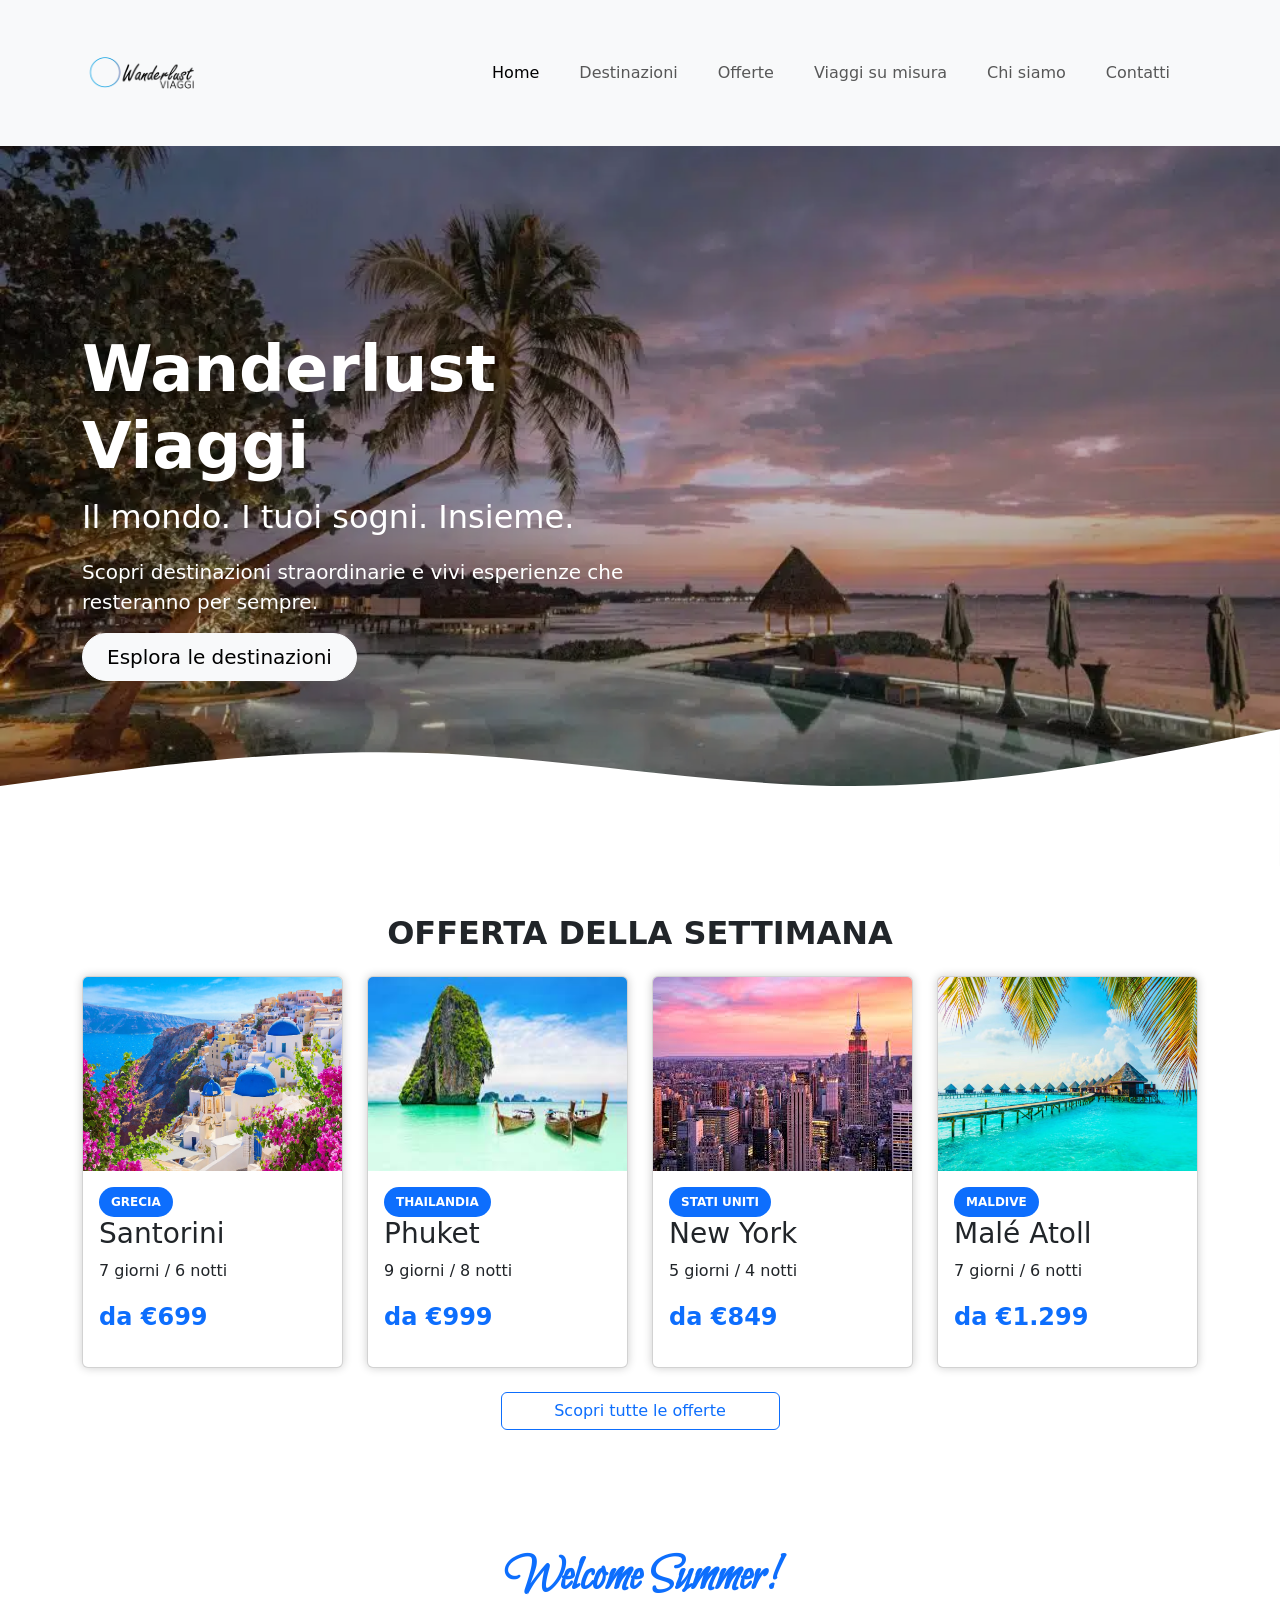
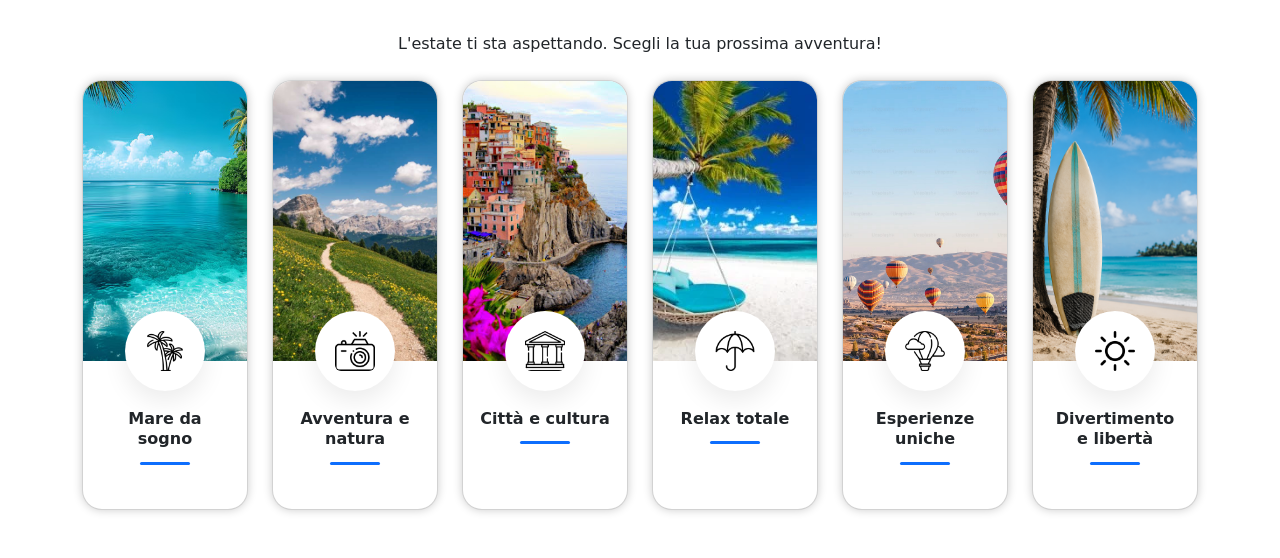
==== M3-W2D4/index.html @ 434cb76e "svolto una parte dell'esercizio M3-W2D4" ====
<!DOCTYPE html>
<html lang="it">

<head>
  <meta charset="UTF-8">
  <meta name="viewport" content="width=device-width, initial-scale=1.0">
  <link href="https://cdn.jsdelivr.net/npm/bootstrap@5.3.8/dist/css/bootstrap.min.css" rel="stylesheet"
    integrity="sha384-sRIl4kxILFvY47J16cr9ZwB07vP4J8+LH7qKQnuqkuIAvNWLzeN8tE5YBujZqJLB" crossorigin="anonymous">
  <link href="./css/style.css" rel="stylesheet">
  <title>Wanderlust Viaggi</title>
</head>

<body>

  <header>
    <nav class="navbar navbar-expand-lg bg-body-tertiary">
      <div class="container">
        <a class="navbar-brand" href="#">
          <img src="./assets/img/logo-agenzia-viaggi.png" class="logo" alt="Wanderlust Viaggi">
        </a>

        <button class="navbar-toggler" type="button" data-bs-toggle="collapse" data-bs-target="#navMenu"
          aria-controls="navMenu" aria-expanded="false" aria-label="Toggle navigation">
          <span class="navbar-toggler-icon"></span>
        </button>

        <div class="collapse navbar-collapse" id="navMenu">
          <ul class="navbar-nav ms-auto align-items-lg-center gap-4">
            <li class="nav-item">
              <a class="nav-link active" aria-current="page" href="#">Home</a>
            </li>
            <li class="nav-item">
              <a class="nav-link" href="#">Destinazioni</a>
            </li>
            <li class="nav-item">
              <a class="nav-link" href="#offerte">Offerte</a>
            </li>
            <li class="nav-item">
              <a class="nav-link" href="#">Viaggi su misura</a>
            </li>
            <li class="nav-item">
              <a class="nav-link" href="#">Chi siamo</a>
            </li>
            <li class="nav-item">
              <a class="nav-link" href="#">Contatti</a>
            </li>
          </ul>
        </div>
      </div>
    </nav>
  </header>

  <main>
    <section class="hero jumbotron-style">

      <img src="./assets/img/bahamas.webp" class="hero-img" alt="Bahamas Resort">

      <div class="hero-overlay">
        <div class="container text-white">
          <div class="row">
            <div class="col-lg-7">

              <h1 class="display-3 fw-bold">
                Wanderlust Viaggi
              </h1>

              <p class="lead fs-2">
                Il mondo. I tuoi sogni. Insieme.
              </p>

              <p class="fs-5">
                Scopri destinazioni straordinarie e vivi esperienze che resteranno per sempre.
              </p>

              <a href="#destinazioni" class="btn btn-light btn-lg rounded-pill px-4">
                Esplora le destinazioni
              </a>

            </div>
          </div>
        </div>
      </div>

      <div class="wave">
        <svg xmlns="http://www.w3.org/2000/svg" viewBox="0 0 1440 320">
          <path fill="#ffffff" fill-opacity="1"
            d="M0,224L80,213.3C160,203,320,181,480,186.7C640,192,800,224,960,224C1120,224,1280,192,1360,176L1440,160L1440,320L1360,320C1280,320,1120,320,960,320C800,320,640,320,480,320C320,320,160,320,80,320L0,320Z">
          </path>
        </svg>
      </div>
    </section>

    <section id="destinazioni" class="py-5">
      <div class="container">
        <h2 class="mb-4 text-center font-arial text-uppercase fw-bold "> Offerta della settimana </h2>

        <div class="row g-4">
          <div class="col-6 col-md-4 col-lg-3">
            <div class="card h-100">
              <img src="./assets/img/santorini.jpg" class="card-img-top h-100" alt="Santorini">

              <div class="card-body">
                <span class="destination-badge">
                  Grecia
                </span>
                <h3 class="card-title"> Santorini </h3>


                <p class="card-text"> 7 giorni / 6 notti </p>

                <p class="text-primary fw-bold fs-4">
                  da €699
                </p>
              </div>
            </div>
          </div>

          <div class="col-6 col-md-4 col-lg-3">
            <div class="card h-100">
              <img src="./assets/img/phuket.jpg" class="card-img-top h-100" alt="Phuket">

              <div class="card-body">
                <span class="destination-badge">
                  Thailandia
                </span>
                <h3 class="card-title"> Phuket </h3>


                <p class="card-text"> 9 giorni / 8 notti </p>

                <p class="text-primary fw-bold fs-4">
                  da €999
                </p>
              </div>
            </div>
          </div>

          <div class="col-6 col-md-4 col-lg-3">
            <div class="card h-100">
              <img src="./assets/img/newYork.jpg" class="card-img-top h-100" alt="New York">

              <div class="card-body">
                <span class="destination-badge">
                  Stati uniti
                </span>
                <h3 class="card-title"> New York </h3>


                <p class="card-text"> 5 giorni / 4 notti </p>

                <p class="text-primary fw-bold fs-4">
                  da €849
                </p>
              </div>
            </div>
          </div>

          <div class="col-6 col-md-4 col-lg-3">
            <div class="card h-100">
              <img src="./assets/img/maldive.jpg" class="card-img-top h-100" alt="Maldive">

              <div class="card-body">
                <span class="destination-badge">
                  Maldive
                </span>
                <h3 class="card-title"> Malé Atoll </h3>


                <p class="card-text"> 7 giorni / 6 notti </p>

                <p class="text-primary fw-bold fs-4">
                  da €1.299
                </p>
              </div>
            </div>
          </div>
        </div>

        <div class="d-grid gap-2 col-3 mx-auto m-4">
        <a class="btn btn-outline-primary" href="#" role="button">Scopri tutte le offerte</a>
        </div>

      </div>
    </section>

    <section id="offerte" class="py-5">
      <div class="container">
        <h2 class="mb-4 text-center"><span class="special-title">Welcome Summer!</span> </h2>

        <p class="mb-4 text-center">L'estate ti sta aspettando. Scegli la tua prossima avventura!</p>

        <div class="row g-4">
          <div class="col-6 col-md-4 col-lg-2">
            <div class="card summer-card h-100">
              <img src="./assets/img/mare.jpg" class="card-img-top summer-img" alt="mare">

               <div class="summer-icon">
              <img src="./assets/icons/palms.png" class="card-icon rounded mx-auto d-block" alt="palme icon">
              </div>

              <div class="card-body text-center">
                <h3 class="card-title fw-bold"> Mare da sogno </h3>

                <div class="summer-divider"></div>
              </div>
            </div>         
          </div>

          <div class="col-6 col-md-4 col-lg-2">
            <div class="card summer-card h-100">
              <img src="./assets/img/trekking.jpg" class="card-img-top summer-img" alt="Trekking">

               <div class="summer-icon">
              <img src="./assets/icons/camera.png" class="card-icon rounded mx-auto d-block" alt="camera icon">
              </div>

              <div class="card-body text-center">
                <h3 class="card-title fw-bold"> Avventura e natura </h3>

                <div class="summer-divider"></div>
              </div>
            </div>         
          </div>

          <div class="col-6 col-md-4 col-lg-2">
            <div class="card summer-card h-100">
              <img src="./assets/img/cinqueTerre.jpg" class="card-img-top summer-img" alt="Cinque terre">

               <div class="summer-icon">
              <img src="./assets/icons/museum.png" class="card-icon rounded mx-auto d-block" alt="museum icon">
              </div>

              <div class="card-body text-center">
                <h3 class="card-title fw-bold"> Città e cultura </h3>

                <div class="summer-divider"></div>
              </div>
            </div>         
          </div>

           <div class="col-6 col-md-4 col-lg-2">
            <div class="card summer-card h-100">
              <img src="./assets/img/caraibi.webp" class="card-img-top summer-img" alt="Caraibi">

               <div class="summer-icon">
              <img src="./assets/icons/umbrella.png" class="card-icon rounded mx-auto d-block" alt="umbrella icon">
              </div>

              <div class="card-body text-center">
                <h3 class="card-title fw-bold"> Relax totale </h3>

                <div class="summer-divider"></div>
              </div>
            </div>         
          </div>

         <div class="col-6 col-md-4 col-lg-2">
            <div class="card summer-card h-100">
              <img src="./assets/img/hotAirBalloon.jpg" class="card-img-top summer-img" alt="Hot air balloon">

               <div class="summer-icon">
              <img src="./assets/icons/hot-air-balloon.png" class="card-icon rounded mx-auto d-block" alt="hot air balloon icon">
              </div>

              <div class="card-body text-center">
                <h3 class="card-title fw-bold"> Esperienze uniche </h3>

                <div class="summer-divider"></div>
              </div>
            </div>         
          </div>

          <div class="col-6 col-md-4 col-lg-2">
            <div class="card summer-card h-100">
              <img src="./assets/img/tavolaDaSurf.png" class="card-img-top summer-img" alt="surfboard">

               <div class="summer-icon">
              <img src="./assets/icons/sun.png" class="card-icon rounded mx-auto d-block" alt="sun icon">
              </div>

              <div class="card-body text-center">
                <h3 class="card-title fw-bold .h5"> Divertimento e libertà </h3>

                <div class="summer-divider"></div>
              </div>
            </div>         
          </div>

        </div>
      </div>
    </section>
  </main>

  <script src="https://cdn.jsdelivr.net/npm/@popperjs/core@2.11.8/dist/umd/popper.min.js"
    integrity="sha384-I7E8VVD/ismYTF4hNIPjVp/Zjvgyol6VFvRkX/vR+Vc4jQkC+hVqc2pM8ODewa9r"
    crossorigin="anonymous"></script>
  <script src="https://cdn.jsdelivr.net/npm/bootstrap@5.3.8/dist/js/bootstrap.min.js"
    integrity="sha384-G/EV+4j2dNv+tEPo3++6LCgdCROaejBqfUeNjuKAiuXbjrxilcCdDz6ZAVfHWe1Y"
    crossorigin="anonymous"></script>

  <script src="https://cdn.jsdelivr.net/npm/bootstrap@5.3.8/dist/js/bootstrap.bundle.min.js"></script>

</body>

</html>
---- M3-W2D4/css/style.css ----
@import url('https://fonts.googleapis.com/css2?family=Bilbo+Swash+Caps&display=swap');


.navbar {
  position: relative;
  z-index: 9999;
}

.navbar-collapse {
  border-radius: 20px;
  padding: 20px;
}

.logo {
  max-height: 120px;
  width: auto;
  object-fit: cover;
}

.jumbotron-style {
  position: relative;
  height: 80vh;
  overflow: hidden;
}

.hero-img {
  width: 100%;
  height: 100%;
  object-fit: cover;
}

.hero-overlay {
  position: absolute;
  inset: 0;
  display: flex;
  align-items: center;
  color: white;
  background: rgba(0, 0, 0, 0.25);
}

.wave {
  position: absolute;
  bottom: -5px;
  left: 0;
  width: 100%;
}

.wave svg {
  display: block;
  width: 100%;
}

.destination-badge {
  display: inline-block;
  background-color: #0d6efd;
  color: white;
  font-size: 0.75rem;
  font-weight: 600;
  padding: 6px 12px;
  border-radius: 50px;
  text-transform: uppercase;
}

.card{
   box-shadow: 0px 0px 10px rgba(0, 0, 0, 0.2);
}

.special-title{
  font-family: "Bilbo Swash Caps", cursive;
  font-weight: 600;
  font-size: 3rem;
  color: #0d6efd;
}

.summer-card {
  position: relative;
  border-radius: 20px;
  overflow: hidden;
}

.summer-img {
  height: 280px;
  object-fit: cover;
}

.summer-icon {
  position: absolute;
  left: 50%;
  transform: translateX(-50%);
  top: 230px;
  width: 80px;
  height: 80px;
  border-radius: 50%;
  display: flex;
  justify-content: center;
  align-items: center;
  background-color: white;
  box-shadow: 0 10px 25px rgba(0,0,0,.08);
}

.summer-icon img {
  width: 40px;
  height: 40px;
  object-fit: contain;
}

.summer-card .card-body {
  padding: 3rem 1rem 1.5rem;
}

.summer-divider {
  width: 50px;
  height: 3px;
  background-color: #0d6efd;
  margin: 12px auto 20px;
  border-radius: 999px;
}

.summer-card .card-title {
  font-size: 1rem;
  line-height: 1.3;
}
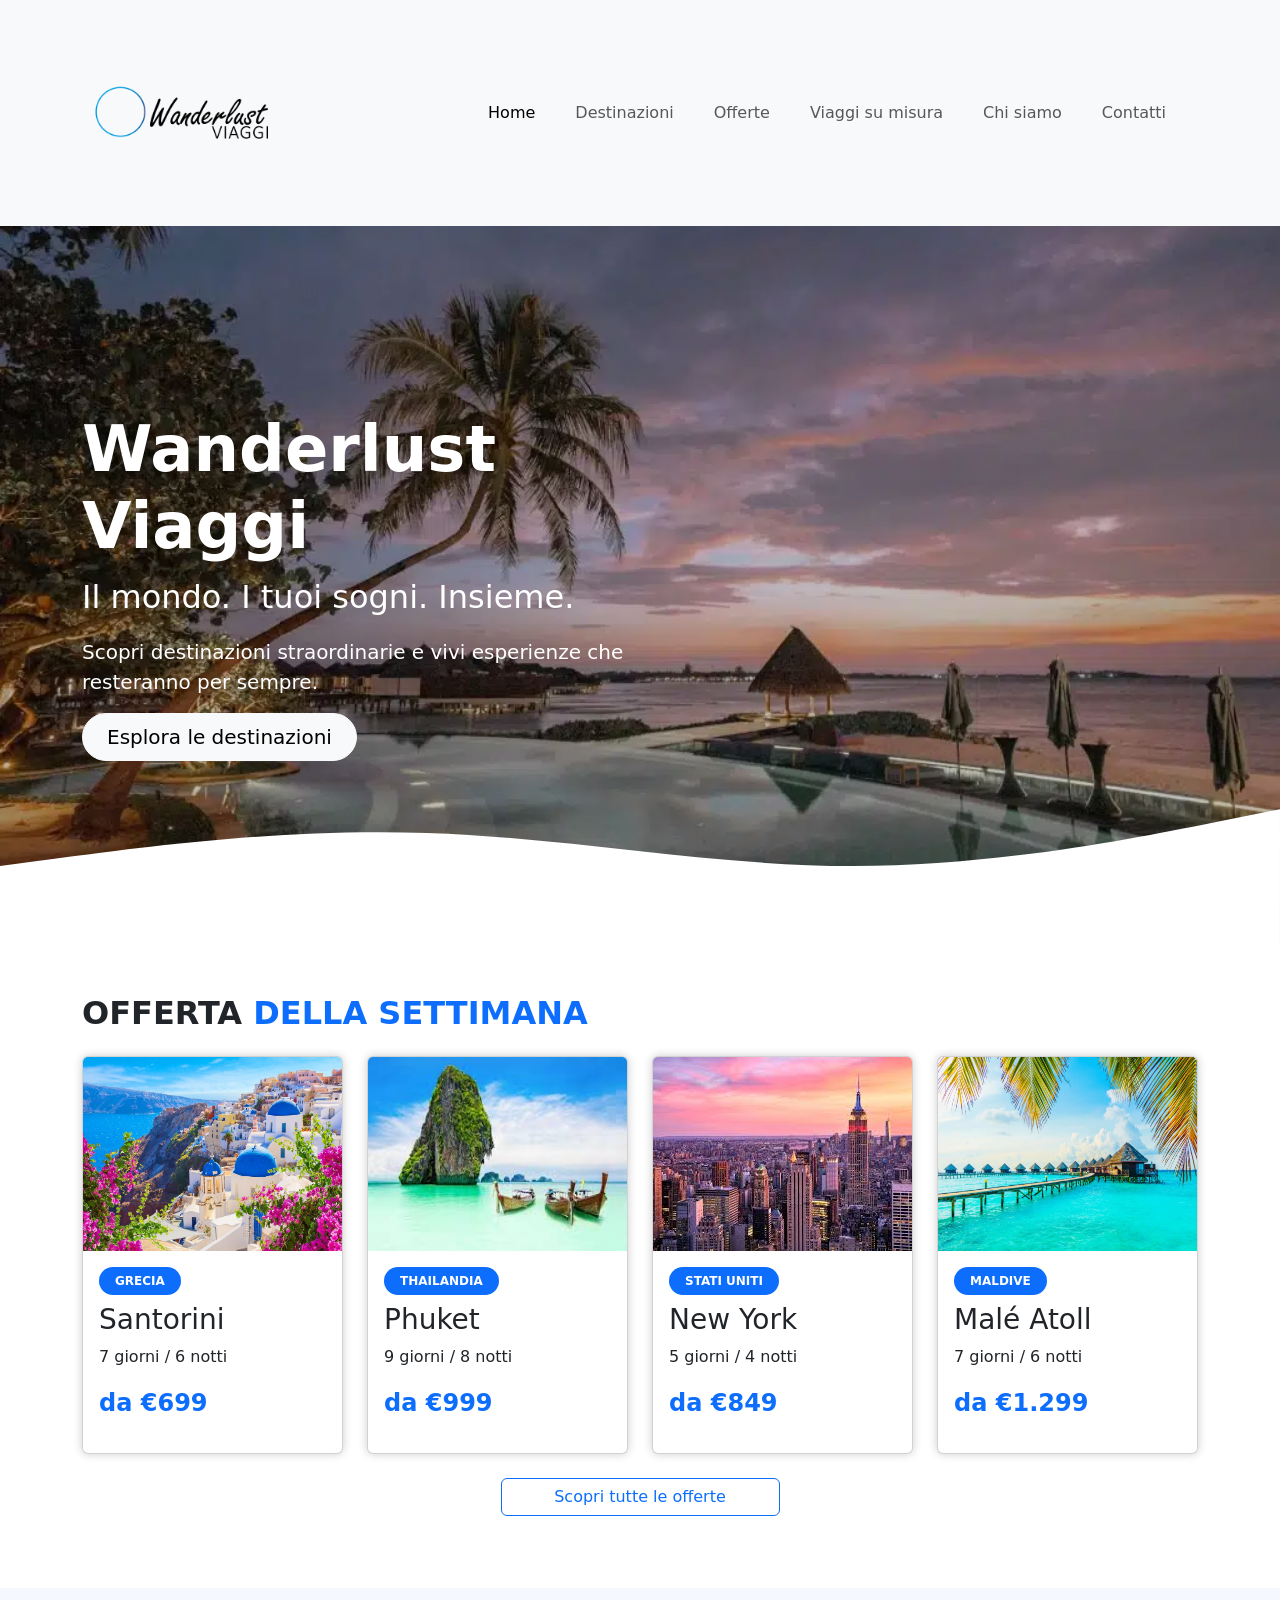
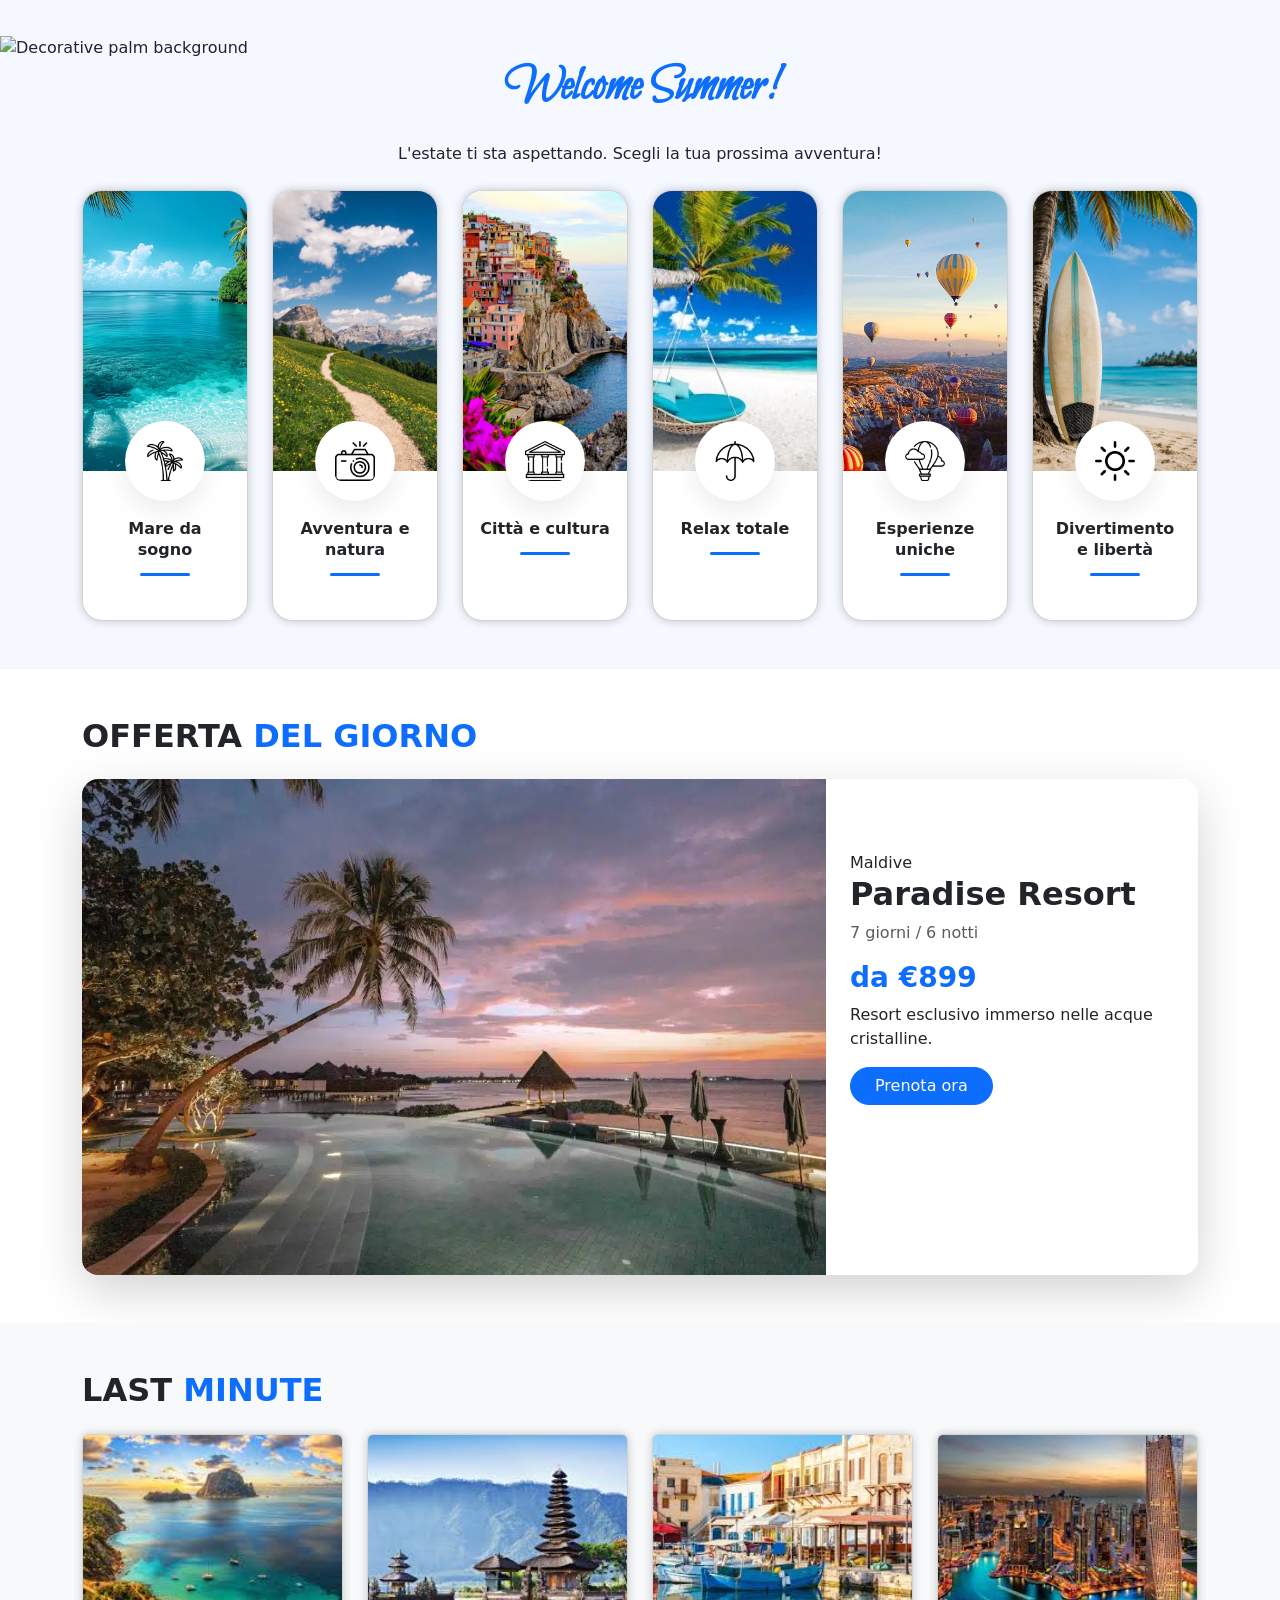
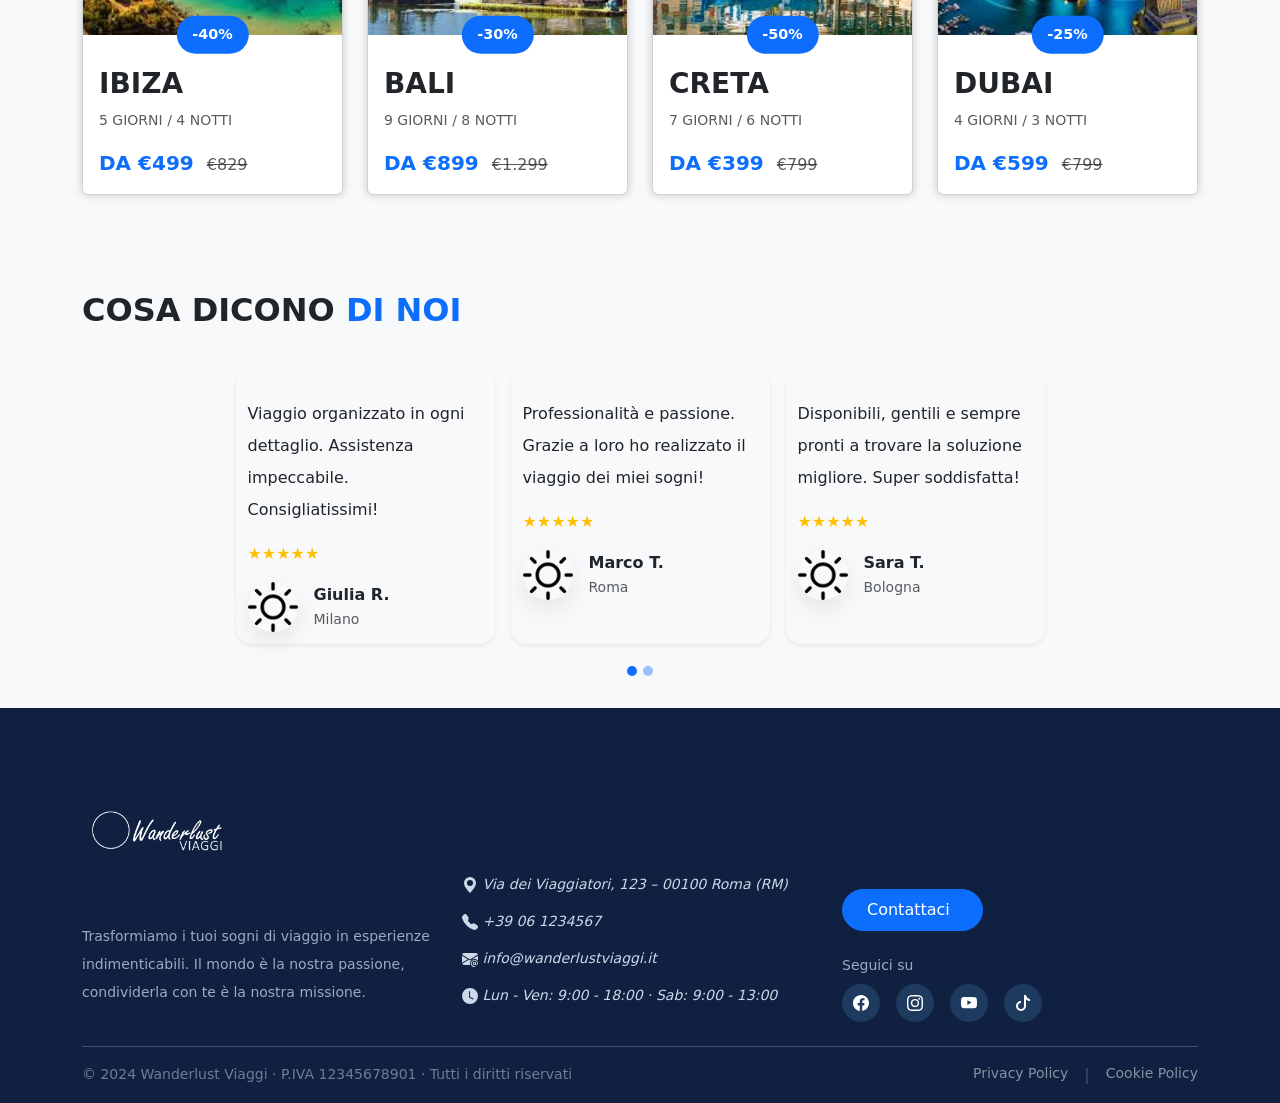
==== commit b664e690: "finito esercizio M3-W2D4 senza la parte JS" ====
--- a/M3-W2D4/index.html
+++ b/M3-W2D4/index.html
@@ -24,7 +24,7 @@
           <span class="navbar-toggler-icon"></span>
         </button>
 
-        <div class="collapse navbar-collapse" id="navMenu">
+        <div class="collapse navbar-collapse rounded-4 p-4" id="navMenu">
           <ul class="navbar-nav ms-auto align-items-lg-center gap-4">
             <li class="nav-item">
               <a class="nav-link active" aria-current="page" href="#">Home</a>
@@ -92,7 +92,8 @@
 
     <section id="destinazioni" class="py-5">
       <div class="container">
-        <h2 class="mb-4 text-center font-arial text-uppercase fw-bold "> Offerta della settimana </h2>
+        <h2 class="mb-4 text-uppercase fw-bold "> Offerta <span class="text-primary">della settimana</span>
+        </h2>
 
         <div class="row g-4">
           <div class="col-6 col-md-4 col-lg-3">
@@ -100,7 +101,7 @@
               <img src="./assets/img/santorini.jpg" class="card-img-top h-100" alt="Santorini">
 
               <div class="card-body">
-                <span class="destination-badge">
+                <span class="badge rounded-pill bg-primary px-3 py-2 text-uppercase mb-2">
                   Grecia
                 </span>
                 <h3 class="card-title"> Santorini </h3>
@@ -120,7 +121,7 @@
               <img src="./assets/img/phuket.jpg" class="card-img-top h-100" alt="Phuket">
 
               <div class="card-body">
-                <span class="destination-badge">
+                <span class="badge rounded-pill bg-primary px-3 py-2 text-uppercase mb-2">
                   Thailandia
                 </span>
                 <h3 class="card-title"> Phuket </h3>
@@ -140,7 +141,7 @@
               <img src="./assets/img/newYork.jpg" class="card-img-top h-100" alt="New York">
 
               <div class="card-body">
-                <span class="destination-badge">
+                <span class="badge rounded-pill bg-primary px-3 py-2 text-uppercase mb-2">
                   Stati uniti
                 </span>
                 <h3 class="card-title"> New York </h3>
@@ -160,7 +161,7 @@
               <img src="./assets/img/maldive.jpg" class="card-img-top h-100" alt="Maldive">
 
               <div class="card-body">
-                <span class="destination-badge">
+                <span class="badge rounded-pill bg-primary px-3 py-2 text-uppercase mb-2">
                   Maldive
                 </span>
                 <h3 class="card-title"> Malé Atoll </h3>
@@ -177,13 +178,14 @@
         </div>
 
         <div class="d-grid gap-2 col-3 mx-auto m-4">
-        <a class="btn btn-outline-primary" href="#" role="button">Scopri tutte le offerte</a>
+          <a class="btn btn-outline-primary" href="#" role="button">Scopri tutte le offerte</a>
         </div>
 
       </div>
     </section>
 
     <section id="offerte" class="py-5">
+      <img src="./assets/palmeBg.png" class="bg-palm" alt="Decorative palm background">
       <div class="container">
         <h2 class="mb-4 text-center"><span class="special-title">Welcome Summer!</span> </h2>
 
@@ -194,8 +196,8 @@
             <div class="card summer-card h-100">
               <img src="./assets/img/mare.jpg" class="card-img-top summer-img" alt="mare">
 
-               <div class="summer-icon">
-              <img src="./assets/icons/palms.png" class="card-icon rounded mx-auto d-block" alt="palme icon">
+              <div class="summer-icon">
+                <img src="./assets/icons/palms.png" class="card-icon rounded mx-auto d-block" alt="palme icon">
               </div>
 
               <div class="card-body text-center">
@@ -203,15 +205,15 @@
 
                 <div class="summer-divider"></div>
               </div>
-            </div>         
+            </div>
           </div>
 
           <div class="col-6 col-md-4 col-lg-2">
             <div class="card summer-card h-100">
               <img src="./assets/img/trekking.jpg" class="card-img-top summer-img" alt="Trekking">
 
-               <div class="summer-icon">
-              <img src="./assets/icons/camera.png" class="card-icon rounded mx-auto d-block" alt="camera icon">
+              <div class="summer-icon">
+                <img src="./assets/icons/camera.png" class="card-icon rounded mx-auto d-block" alt="camera icon">
               </div>
 
               <div class="card-body text-center">
@@ -219,15 +221,15 @@
 
                 <div class="summer-divider"></div>
               </div>
-            </div>         
+            </div>
           </div>
 
           <div class="col-6 col-md-4 col-lg-2">
             <div class="card summer-card h-100">
               <img src="./assets/img/cinqueTerre.jpg" class="card-img-top summer-img" alt="Cinque terre">
 
-               <div class="summer-icon">
-              <img src="./assets/icons/museum.png" class="card-icon rounded mx-auto d-block" alt="museum icon">
+              <div class="summer-icon">
+                <img src="./assets/icons/museum.png" class="card-icon rounded mx-auto d-block" alt="museum icon">
               </div>
 
               <div class="card-body text-center">
@@ -235,15 +237,15 @@
 
                 <div class="summer-divider"></div>
               </div>
-            </div>         
-          </div>
-
-           <div class="col-6 col-md-4 col-lg-2">
+            </div>
+          </div>
+
+          <div class="col-6 col-md-4 col-lg-2">
             <div class="card summer-card h-100">
               <img src="./assets/img/caraibi.webp" class="card-img-top summer-img" alt="Caraibi">
 
-               <div class="summer-icon">
-              <img src="./assets/icons/umbrella.png" class="card-icon rounded mx-auto d-block" alt="umbrella icon">
+              <div class="summer-icon">
+                <img src="./assets/icons/umbrella.png" class="card-icon rounded mx-auto d-block" alt="umbrella icon">
               </div>
 
               <div class="card-body text-center">
@@ -251,15 +253,16 @@
 
                 <div class="summer-divider"></div>
               </div>
-            </div>         
-          </div>
-
-         <div class="col-6 col-md-4 col-lg-2">
+            </div>
+          </div>
+
+          <div class="col-6 col-md-4 col-lg-2">
             <div class="card summer-card h-100">
               <img src="./assets/img/hotAirBalloon.jpg" class="card-img-top summer-img" alt="Hot air balloon">
 
-               <div class="summer-icon">
-              <img src="./assets/icons/hot-air-balloon.png" class="card-icon rounded mx-auto d-block" alt="hot air balloon icon">
+              <div class="summer-icon">
+                <img src="./assets/icons/hot-air-balloon.png" class="card-icon rounded mx-auto d-block"
+                  alt="hot air balloon icon">
               </div>
 
               <div class="card-body text-center">
@@ -267,36 +270,452 @@
 
                 <div class="summer-divider"></div>
               </div>
-            </div>         
+            </div>
           </div>
 
           <div class="col-6 col-md-4 col-lg-2">
             <div class="card summer-card h-100">
               <img src="./assets/img/tavolaDaSurf.png" class="card-img-top summer-img" alt="surfboard">
 
-               <div class="summer-icon">
-              <img src="./assets/icons/sun.png" class="card-icon rounded mx-auto d-block" alt="sun icon">
+              <div class="summer-icon">
+                <img src="./assets/icons/sun.png" class="card-icon rounded mx-auto d-block" alt="sun icon">
               </div>
 
               <div class="card-body text-center">
-                <h3 class="card-title fw-bold .h5"> Divertimento e libertà </h3>
+                <h3 class="card-title fw-bold"> Divertimento e libertà </h3>
 
                 <div class="summer-divider"></div>
               </div>
-            </div>         
-          </div>
+            </div>
+          </div>
+
+        </div>
+      </div>
+    </section>
+
+    <section class="daily-offer py-5 d-none d-md-block">
+      <div class="container">
+        <h2 class="fw-bold mb-4 text-uppercase">Offerta <span class="text-primary">del giorno</span></h2>
+
+        <div class="shadow-lg overflow-hidden rounded-4">
+
+          <div class="row g-0 align-items-stretch">
+
+            <div class="col-md-8">
+
+              <img src="./assets/img/bahamas.webp" class="w-100 h-100 object-fit-cover d-block" alt="Bahamas">
+
+            </div>
+
+            <div class="col-md-4">
+
+              <div class=" card-body p-4 mt-5">
+                <span class="destination-badge mb-3">
+                  Maldive
+                </span>
+                <h2 class="fw-bold">Paradise Resort</h2>
+                <p class="text-muted">
+                  7 giorni / 6 notti
+                </p>
+                <h3 class="text-primary fw-bold">
+                  da €899
+                </h3>
+
+                <p>
+                  Resort esclusivo immerso nelle acque cristalline.
+                </p>
+
+                <button class="btn btn-primary rounded-pill ps-4 pe-4">
+                  Prenota ora
+                </button>
+
+              </div>
+
+            </div>
+          </div>
+        </div>
+      </div>
+    </section>
+
+    <section id="last-minute" class="py-5 bg-light text-uppercase">
+
+      <div class="container">
+
+        <h2 class="fw-bold mb-4">
+          Last <span class="text-primary">Minute</span>
+        </h2>
+
+        <div class="row g-4">
+
+          <div class="col-6 col-md-4 col-lg-3">
+
+            <div class="card h-100 last-minute-card">
+              <img src="./assets/img/ibiza.jpg" class="card-img-top last-minute-img" alt="Ibiza">
+
+              <div class="last-minute-badge">-40%</div>
+
+              <div class="card-body">
+                <h3 class="mt-3 fw-bold">Ibiza</h3>
+                <p class="text-muted">
+                  <small>5 giorni / 4 notti</small>
+                </p>
+                <p class="mb-0">
+                  <span class="text-primary fw-bold fs-5">da €499</span>
+                  <span class="text-muted text-decoration-line-through ms-2">€829</span>
+                </p>
+              </div>
+            </div>
+
+          </div>
+
+          <div class="col-6 col-md-4 col-lg-3">
+
+            <div class="card h-100 last-minute-card">
+              <img src="./assets/img/bali.jpg" class="card-img-top last-minute-img" alt="Bali">
+
+              <div class="last-minute-badge">-30%</div>
+
+              <div class="card-body">
+                <h3 class="mt-3 fw-bold">Bali</h3>
+                <p class="text-muted">
+                  <small>9 giorni / 8 notti</small>
+                </p>
+                <p class="mb-0">
+                  <span class="text-primary fw-bold fs-5">da €899</span>
+                  <span class="text-muted text-decoration-line-through ms-2">€1.299</span>
+                </p>
+              </div>
+            </div>
+
+          </div>
+
+          <div class="col-6 col-md-4 col-lg-3">
+
+            <div class="card h-100 last-minute-card">
+              <img src="./assets/img/creta.jpg" class="card-img-top last-minute-img" alt="Creta">
+
+              <div class="last-minute-badge">-50%</div>
+
+              <div class="card-body">
+                <h3 class="mt-3 fw-bold">Creta</h3>
+                <p class="text-muted">
+                  <small>7 giorni / 6 notti</small>
+                </p>
+                <p class="mb-0">
+                  <span class="text-primary fw-bold fs-5">da €399</span>
+                  <span class="text-muted text-decoration-line-through ms-2">€799</span>
+                </p>
+              </div>
+            </div>
+
+          </div>
+
+          <div class="col-6 col-md-4 col-lg-3">
+
+            <div class="card h-100 last-minute-card">
+              <img src="./assets/img/dubai.jpg" class="card-img-top last-minute-img" alt="Dubai">
+
+              <div class="last-minute-badge">-25%</div>
+
+              <div class="card-body">
+                <h3 class="mt-3 fw-bold">Dubai</h3>
+                <p class="text-muted">
+                  <small>4 giorni / 3 notti</small>
+                </p>
+                <p class="mb-0">
+                  <span class="text-primary fw-bold fs-5">da €599</span>
+                  <span class="text-muted text-decoration-line-through ms-2">€799</span>
+                </p>
+              </div>
+            </div>
+          </div>
+        </div>
+      </div>
+    </section>
+
+    <section id="carousel" class="py-5 bg-light">
+      <div class="container">
+
+        <h2 class="fw-bold mb-4 text-uppercase">
+          Cosa dicono <span class="text-primary">di noi</span>
+        </h2>
+
+        <div id="carouselReviews" class="carousel slide" data-bs-ride="carousel">
+
+          <div class="carousel-indicators">
+            <button type="button" data-bs-target="#carouselReviews" data-bs-slide-to="0" class="active"
+              aria-current="true" aria-label="Slide 1"></button>
+
+            <button type="button" data-bs-target="#carouselReviews" data-bs-slide-to="1" aria-label="Slide 2"></button>
+          </div>
+
+          <div class="carousel-inner">
+
+
+            <div class="carousel-item active">
+              <div class="row justify-content-center g-3">
+
+                <div class="col-12 col-md-4 col-lg-3">
+                  <div class="rounded-4 p-1 shadow-sm h-100">
+                    <div class="card-body d-flex flex-column justify-content-between p-2">
+                      <p class="mt-3 mb-3 fs-6 lh-lg">
+                        Viaggio organizzato in ogni dettaglio. Assistenza impeccabile.
+                        Consigliatissimi!
+                      </p>
+
+                      <div class="review-stars text-warning">★★★★★</div>
+
+                      <div class="d-flex align-items-center gap-3 mt-3">
+                        <img src="./assets/icons/sun.png" class="rounded-circle" width="50" height="50"
+                          alt="foto profilo">
+
+                        <div>
+                          <p class="fw-bold mb-0">Giulia R.</p>
+                          <p class="text-muted mb-0"><small>Milano</small></p>
+                        </div>
+                      </div>
+                    </div>
+                  </div>
+                </div>
+
+                <div class="col-12 col-md-4 col-lg-3">
+                  <div class="rounded-4 p-1 shadow-sm h-100">
+                    <div class="card-body d-flex flex-column justify-content-between p-2">
+                      <p class="mt-3 mb-3 fs-6 lh-lg">
+                        Professionalità e passione. Grazie a loro ho realizzato il viaggio dei miei sogni!
+                      </p>
+
+                      <div class="review-stars text-warning">★★★★★</div>
+
+                      <div class="d-flex align-items-center gap-3 mt-3">
+                        <img src="./assets/icons/sun.png" class="rounded-circle" width="50" height="50"
+                          alt="foto profilo">
+
+                        <div>
+                          <p class="fw-bold mb-0">Marco T.</p>
+                          <p class="text-muted mb-0"><small>Roma</small></p>
+                        </div>
+                      </div>
+                    </div>
+                  </div>
+                </div>
+
+                <div class="col-12 col-md-4 col-lg-3">
+                  <div class="rounded-4 p-1 shadow-sm h-100">
+                    <div class="card-body d-flex flex-column justify-content-between p-2">
+                      <p class="mt-3 mb-3 fs-6 lh-lg">
+                        Disponibili, gentili e sempre pronti a trovare la soluzione migliore.
+                        Super soddisfatta!
+                      </p>
+
+                      <div class="review-stars text-warning">★★★★★</div>
+
+                      <div class="d-flex align-items-center gap-3 mt-3">
+                        <img src="./assets/icons/sun.png" class="rounded-circle" width="50" height="50"
+                          alt="foto profilo">
+
+                        <div>
+                          <p class="fw-bold mb-0">Sara T.</p>
+                          <p class="text-muted mb-0"><small>Bologna</small></p>
+                        </div>
+                      </div>
+                    </div>
+                  </div>
+                </div>
+
+              </div>
+            </div>
+
+
+            <div class="carousel-item">
+              <div class="row justify-content-center g-3">
+
+                <div class="col-12 col-md-4 col-lg-3">
+                  <div class="rounded-4 p-1 shadow-sm h-100">
+                    <div class="card-body d-flex flex-column justify-content-between p-2">
+                      <p class="mt-3 mb-3 fs-6 lh-lg">
+                        Vacanza perfetta dall'inizio alla fine. Hotel fantastico e itinerario organizzato alla
+                        perfezione.
+
+                      </p>
+
+                      <div class="review-stars text-warning">★★★★★</div>
+
+                      <div class="d-flex align-items-center gap-3 mt-3">
+                        <img src="./assets/icons/sun.png" class="rounded-circle" width="50" height="50"
+                          alt="foto profilo">
+
+                        <div>
+                          <p class="fw-bold mb-0">Marco D.</p>
+                          <p class="text-muted mb-0"><small>Torino</small></p>
+                        </div>
+                      </div>
+                    </div>
+                  </div>
+                </div>
+
+                <div class="col-12 col-md-4 col-lg-3">
+                  <div class="rounded-4 p-1 shadow-sm h-100">
+                    <div class="card-body d-flex flex-column justify-content-between p-2">
+                      <p class="mt-3 mb-3 fs-6 lh-lg">
+                        Hanno saputo consigliarci le destinazioni perfette per la nostra
+                        luna di miele.
+                      </p>
+
+                      <div class="review-stars text-warning">★★★★★</div>
+
+                      <div class="d-flex align-items-center gap-3 mt-3">
+                        <img src="./assets/icons/sun.png" class="rounded-circle" width="50" height="50"
+                          alt="foto profilo">
+
+                        <div>
+                          <p class="fw-bold mb-0">Elena F.</p>
+                          <p class="text-muted mb-0"><small>Firenze</small></p>
+                        </div>
+                      </div>
+                    </div>
+                  </div>
+                </div>
+
+                <div class="col-12 col-md-4 col-lg-3">
+                  <div class="rounded-4 p-1 shadow-sm h-100">
+                    <div class="card-body d-flex flex-column justify-content-between p-2">
+                      <p class="mt-3 mb-3 fs-6 lh-lg">
+                        Servizio eccellente e personale sempre disponibile. Sicuramente ci affideremo ancora a loro.
+                      </p>
+
+                      <div class="review-stars text-warning">★★★★★</div>
+
+                      <div class="d-flex align-items-center gap-3 mt-3">
+                        <img src="./assets/icons/sun.png" class="rounded-circle" width="50" height="50"
+                          alt="foto profilo">
+
+                        <div>
+                          <p class="fw-bold mb-0">Alessandro M.</p>
+                          <p class="text-muted mb-0"><small>Napoli</small></p>
+                        </div>
+                      </div>
+                    </div>
+                  </div>
+                </div>
+
+              </div>
+            </div>
+
+          </div>
+
+          <button class="carousel-control-prev" type="button" data-bs-target="#carouselReviews" data-bs-slide="prev">
+            <span class="carousel-control-prev-icon"></span>
+            <span class="visually-hidden">Precedente</span>
+          </button>
+
+          <button class="carousel-control-next" type="button" data-bs-target="#carouselReviews" data-bs-slide="next">
+            <span class="carousel-control-next-icon"></span>
+            <span class="visually-hidden">Successiva</span>
+          </button>
 
         </div>
       </div>
     </section>
   </main>
 
-  <script src="https://cdn.jsdelivr.net/npm/@popperjs/core@2.11.8/dist/umd/popper.min.js"
-    integrity="sha384-I7E8VVD/ismYTF4hNIPjVp/Zjvgyol6VFvRkX/vR+Vc4jQkC+hVqc2pM8ODewa9r"
-    crossorigin="anonymous"></script>
-  <script src="https://cdn.jsdelivr.net/npm/bootstrap@5.3.8/dist/js/bootstrap.min.js"
-    integrity="sha384-G/EV+4j2dNv+tEPo3++6LCgdCROaejBqfUeNjuKAiuXbjrxilcCdDz6ZAVfHWe1Y"
-    crossorigin="anonymous"></script>
+
+
+  <footer class="pt-5 pb-3" style="background-color: #0f2040; color: #cdd8e8;">
+    <div class="container">
+      <div class="row g-4 align-items-end">
+
+
+        <div class="col-12 col-md-4">
+          <img src="./assets/img/logo-agenzia-viaggi.png" class="footer-logo mb-3" alt="Wanderlust Viaggi">
+          <p class="small opacity-75 lh-lg">
+            Trasformiamo i tuoi sogni di viaggio in esperienze indimenticabili.
+            Il mondo è la nostra passione, condividerla con te è la nostra missione.
+          </p>
+        </div>
+
+
+        <div class="col-12 col-md-4">
+          <ul class="list-unstyled d-flex flex-column gap-3 small">
+            <li><svg xmlns="http://www.w3.org/2000/svg" width="16" height="16" fill="currentColor"
+                class="bi bi-geo-alt-fill" viewBox="0 0 16 16">
+                <path d="M8 16s6-5.686 6-10A6 6 0 0 0 2 6c0 4.314 6 10 6 10m0-7a3 3 0 1 1 0-6 3 3 0 0 1 0 6" />
+              </svg><i class="bi bi-geo-alt-fill"> Via dei Viaggiatori, 123 – 00100 Roma (RM)</i></li>
+            <li><svg xmlns="http://www.w3.org/2000/svg" width="16" height="16" fill="currentColor"
+                class="bi bi-telephone-fill" viewBox="0 0 16 16">
+                <path fill-rule="evenodd"
+                  d="M1.885.511a1.745 1.745 0 0 1 2.61.163L6.29 2.98c.329.423.445.974.315 1.494l-.547 2.19a.68.68 0 0 0 .178.643l2.457 2.457a.68.68 0 0 0 .644.178l2.189-.547a1.75 1.75 0 0 1 1.494.315l2.306 1.794c.829.645.905 1.87.163 2.611l-1.034 1.034c-.74.74-1.846 1.065-2.877.702a18.6 18.6 0 0 1-7.01-4.42 18.6 18.6 0 0 1-4.42-7.009c-.362-1.03-.037-2.137.703-2.877z" />
+              </svg> <i class="bi bi-telephone-fill"> +39 06 1234567</i></li>
+            <li><svg xmlns="http://www.w3.org/2000/svg" width="16" height="16" fill="currentColor"
+                class="bi bi-envelope-at-fill" viewBox="0 0 16 16">
+                <path
+                  d="M2 2A2 2 0 0 0 .05 3.555L8 8.414l7.95-4.859A2 2 0 0 0 14 2zm-2 9.8V4.698l5.803 3.546zm6.761-2.97-6.57 4.026A2 2 0 0 0 2 14h6.256A4.5 4.5 0 0 1 8 12.5a4.49 4.49 0 0 1 1.606-3.446l-.367-.225L8 9.586zM16 9.671V4.697l-5.803 3.546.338.208A4.5 4.5 0 0 1 12.5 8c1.414 0 2.675.652 3.5 1.671" />
+                <path
+                  d="M15.834 12.244c0 1.168-.577 2.025-1.587 2.025-.503 0-1.002-.228-1.12-.648h-.043c-.118.416-.543.643-1.015.643-.77 0-1.259-.542-1.259-1.434v-.529c0-.844.481-1.4 1.26-1.4.585 0 .87.333.953.63h.03v-.568h.905v2.19c0 .272.18.42.411.42.315 0 .639-.415.639-1.39v-.118c0-1.277-.95-2.326-2.484-2.326h-.04c-1.582 0-2.64 1.067-2.64 2.724v.157c0 1.867 1.237 2.654 2.57 2.654h.045c.507 0 .935-.07 1.18-.18v.731c-.219.1-.643.175-1.237.175h-.044C10.438 16 9 14.82 9 12.646v-.214C9 10.36 10.421 9 12.485 9h.035c2.12 0 3.314 1.43 3.314 3.034zm-4.04.21v.227c0 .586.227.8.581.8.31 0 .564-.17.564-.743v-.367c0-.516-.275-.708-.572-.708-.346 0-.573.245-.573.791" />
+              </svg> <i class="bi bi-envelope-at-fill">info@wanderlustviaggi.it</i></li>
+            <li><svg xmlns="http://www.w3.org/2000/svg" width="16" height="16" fill="currentColor"
+                class="bi bi-clock-fill" viewBox="0 0 16 16">
+                <path
+                  d="M16 8A8 8 0 1 1 0 8a8 8 0 0 1 16 0M8 3.5a.5.5 0 0 0-1 0V9a.5.5 0 0 0 .252.434l3.5 2a.5.5 0 0 0 .496-.868L8 8.71z" />
+              </svg> <i class="bi bi-clock-fill">Lun - Ven: 9:00 - 18:00 · Sab: 9:00 - 13:00</i></li>
+          </ul>
+        </div>
+
+
+        <div class="col-12 col-md-4">
+          <a href="#" class="btn btn-primary rounded-pill px-4 py-2 mb-4 d-inline-flex align-items-center gap-2">
+            Contattaci <i class="fab fa-paper-plane"></i>
+          </a>
+
+          <p class="small opacity-75 mb-2">Seguici su</p>
+          <div class="d-flex gap-3">
+            <a
+              class="footer-social rounded-circle d-flex align-items-center justify-content-center text-decoration-none"><svg
+                xmlns="http://www.w3.org/2000/svg" width="16" height="16" fill="currentColor" class="bi bi-facebook"
+                viewBox="0 0 16 16">
+                <path
+                  d="M16 8.049c0-4.446-3.582-8.05-8-8.05C3.58 0-.002 3.603-.002 8.05c0 4.017 2.926 7.347 6.75 7.951v-5.625h-2.03V8.05H6.75V6.275c0-2.017 1.195-3.131 3.022-3.131.876 0 1.791.157 1.791.157v1.98h-1.009c-.993 0-1.303.621-1.303 1.258v1.51h2.218l-.354 2.326H9.25V16c3.824-.604 6.75-3.934 6.75-7.951" />
+              </svg><i class="bi bi-facebook"></i></a>
+            <a
+              class="footer-social rounded-circle d-flex align-items-center justify-content-center text-decoration-none"><svg
+                xmlns="http://www.w3.org/2000/svg" width="16" height="16" fill="currentColor" class="bi bi-instagram"
+                viewBox="0 0 16 16">
+                <path
+                  d="M8 0C5.829 0 5.556.01 4.703.048 3.85.088 3.269.222 2.76.42a3.9 3.9 0 0 0-1.417.923A3.9 3.9 0 0 0 .42 2.76C.222 3.268.087 3.85.048 4.7.01 5.555 0 5.827 0 8.001c0 2.172.01 2.444.048 3.297.04.852.174 1.433.372 1.942.205.526.478.972.923 1.417.444.445.89.719 1.416.923.51.198 1.09.333 1.942.372C5.555 15.99 5.827 16 8 16s2.444-.01 3.298-.048c.851-.04 1.434-.174 1.943-.372a3.9 3.9 0 0 0 1.416-.923c.445-.445.718-.891.923-1.417.197-.509.332-1.09.372-1.942C15.99 10.445 16 10.173 16 8s-.01-2.445-.048-3.299c-.04-.851-.175-1.433-.372-1.941a3.9 3.9 0 0 0-.923-1.417A3.9 3.9 0 0 0 13.24.42c-.51-.198-1.092-.333-1.943-.372C10.443.01 10.172 0 7.998 0zm-.717 1.442h.718c2.136 0 2.389.007 3.232.046.78.035 1.204.166 1.486.275.373.145.64.319.92.599s.453.546.598.92c.11.281.24.705.275 1.485.039.843.047 1.096.047 3.231s-.008 2.389-.047 3.232c-.035.78-.166 1.203-.275 1.485a2.5 2.5 0 0 1-.599.919c-.28.28-.546.453-.92.598-.28.11-.704.24-1.485.276-.843.038-1.096.047-3.232.047s-2.39-.009-3.233-.047c-.78-.036-1.203-.166-1.485-.276a2.5 2.5 0 0 1-.92-.598 2.5 2.5 0 0 1-.6-.92c-.109-.281-.24-.705-.275-1.485-.038-.843-.046-1.096-.046-3.233s.008-2.388.046-3.231c.036-.78.166-1.204.276-1.486.145-.373.319-.64.599-.92s.546-.453.92-.598c.282-.11.705-.24 1.485-.276.738-.034 1.024-.044 2.515-.045zm4.988 1.328a.96.96 0 1 0 0 1.92.96.96 0 0 0 0-1.92m-4.27 1.122a4.109 4.109 0 1 0 0 8.217 4.109 4.109 0 0 0 0-8.217m0 1.441a2.667 2.667 0 1 1 0 5.334 2.667 2.667 0 0 1 0-5.334" />
+              </svg><i class="bi bi-instagram"></i></a>
+            <a
+              class="footer-social rounded-circle d-flex align-items-center justify-content-center text-decoration-none"><svg
+                xmlns="http://www.w3.org/2000/svg" width="16" height="16" fill="currentColor" class="bi bi-youtube"
+                viewBox="0 0 16 16">
+                <path
+                  d="M8.051 1.999h.089c.822.003 4.987.033 6.11.335a2.01 2.01 0 0 1 1.415 1.42c.101.38.172.883.22 1.402l.01.104.022.26.008.104c.065.914.073 1.77.074 1.957v.075c-.001.194-.01 1.108-.082 2.06l-.008.105-.009.104c-.05.572-.124 1.14-.235 1.558a2.01 2.01 0 0 1-1.415 1.42c-1.16.312-5.569.334-6.18.335h-.142c-.309 0-1.587-.006-2.927-.052l-.17-.006-.087-.004-.171-.007-.171-.007c-1.11-.049-2.167-.128-2.654-.26a2.01 2.01 0 0 1-1.415-1.419c-.111-.417-.185-.986-.235-1.558L.09 9.82l-.008-.104A31 31 0 0 1 0 7.68v-.123c.002-.215.01-.958.064-1.778l.007-.103.003-.052.008-.104.022-.26.01-.104c.048-.519.119-1.023.22-1.402a2.01 2.01 0 0 1 1.415-1.42c.487-.13 1.544-.21 2.654-.26l.17-.007.172-.006.086-.003.171-.007A100 100 0 0 1 7.858 2zM6.4 5.209v4.818l4.157-2.408z" />
+              </svg><i class="bi bi-youtube"></i></a>
+            <a
+              class="footer-social rounded-circle d-flex align-items-center justify-content-center text-decoration-none"><svg
+                xmlns="http://www.w3.org/2000/svg" width="16" height="16" fill="currentColor" class="bi bi-tiktok"
+                viewBox="0 0 16 16">
+                <path
+                  d="M9 0h1.98c.144.715.54 1.617 1.235 2.512C12.895 3.389 13.797 4 15 4v2c-1.753 0-3.07-.814-4-1.829V11a5 5 0 1 1-5-5v2a3 3 0 1 0 3 3z" />
+              </svg><i class="bi bi-tiktok"></i></a>
+          </div>
+        </div>
+
+      </div>
+
+      <hr class="mt-4 opacity-25">
+
+      <div class="d-flex flex-column flex-md-row justify-content-between align-items-center gap-2">
+        <p class="small opacity-50 mb-0">© 2024 Wanderlust Viaggi · P.IVA 12345678901 · Tutti i diritti riservati</p>
+        <div class="d-flex gap-3">
+          <a href="#" class="small text-decoration-none opacity-50 text-white">Privacy Policy</a>
+          <span class="opacity-25">|</span>
+          <a href="#" class="small text-decoration-none opacity-50 text-white">Cookie Policy</a>
+        </div>
+      </div>
+
+    </div>
+  </footer>
+
 
   <script src="https://cdn.jsdelivr.net/npm/bootstrap@5.3.8/dist/js/bootstrap.bundle.min.js"></script>
 
--- a/M3-W2D4/css/style.css
+++ b/M3-W2D4/css/style.css
@@ -6,13 +6,8 @@
   z-index: 9999;
 }
 
-.navbar-collapse {
-  border-radius: 20px;
-  padding: 20px;
-}
-
 .logo {
-  max-height: 120px;
+  max-height: 200px;
   width: auto;
   object-fit: cover;
 }
@@ -50,19 +45,22 @@
   width: 100%;
 }
 
-.destination-badge {
-  display: inline-block;
-  background-color: #0d6efd;
-  color: white;
-  font-size: 0.75rem;
-  font-weight: 600;
-  padding: 6px 12px;
-  border-radius: 50px;
-  text-transform: uppercase;
+.card {
+   transition: transform 0.3s ease, box-shadow 0.3s ease;
+   box-shadow: 0px 0px 10px rgba(0, 0, 0, 0.2);
 }
 
-.card{
-   box-shadow: 0px 0px 10px rgba(0, 0, 0, 0.2);
+.card:hover {
+  transform: translateY(-10px);
+  box-shadow: 0 15px 30px rgba(0,0,0,.2);
+}
+
+.bg-palm {
+  width: 200px;
+}
+
+#offerte{
+  background-color: #e0edff50;
 }
 
 .special-title{
@@ -120,3 +118,65 @@
   font-size: 1rem;
   line-height: 1.3;
 }
+
+.last-minute-img {
+  height: 200px;
+  object-fit: cover;
+}
+
+.last-minute-badge {
+  position: absolute;
+  bottom: calc(100% - 200px);
+  left: 50%;
+  transform: translate(-50%, 50%);
+  background-color: #0d6efd;
+  color: white;
+  font-weight: 700;
+  font-size: 0.9rem;
+  padding: 8px 16px;
+  border-radius: 50px;
+  white-space: nowrap;
+}
+
+.carousel-indicators [data-bs-slide-to] {
+  background-color: #0d6efd;
+  width: 10px;
+  height: 10px;
+  border-radius: 50%;
+  border: none;
+  opacity: 0.4;
+}
+
+.carousel-indicators .active {
+  opacity: 1;
+}
+
+.carousel img {
+  box-shadow: 0 10px 25px rgba(0,0,0,.08);
+}
+
+
+#carousel .carousel-inner {
+  padding: 1rem;
+}
+
+#carousel .carousel-indicators {
+  bottom: -2rem;
+}
+
+.footer-logo {
+  max-height: 150px;
+  filter: brightness(0) invert(1);
+}
+
+.footer-social {
+  width: 38px;
+  height: 38px;
+  background-color: #1e3a5f;
+  color: #ffffff;
+}
+
+.footer-social:hover {
+  background-color: #0d6efd;
+  color: white;
+}
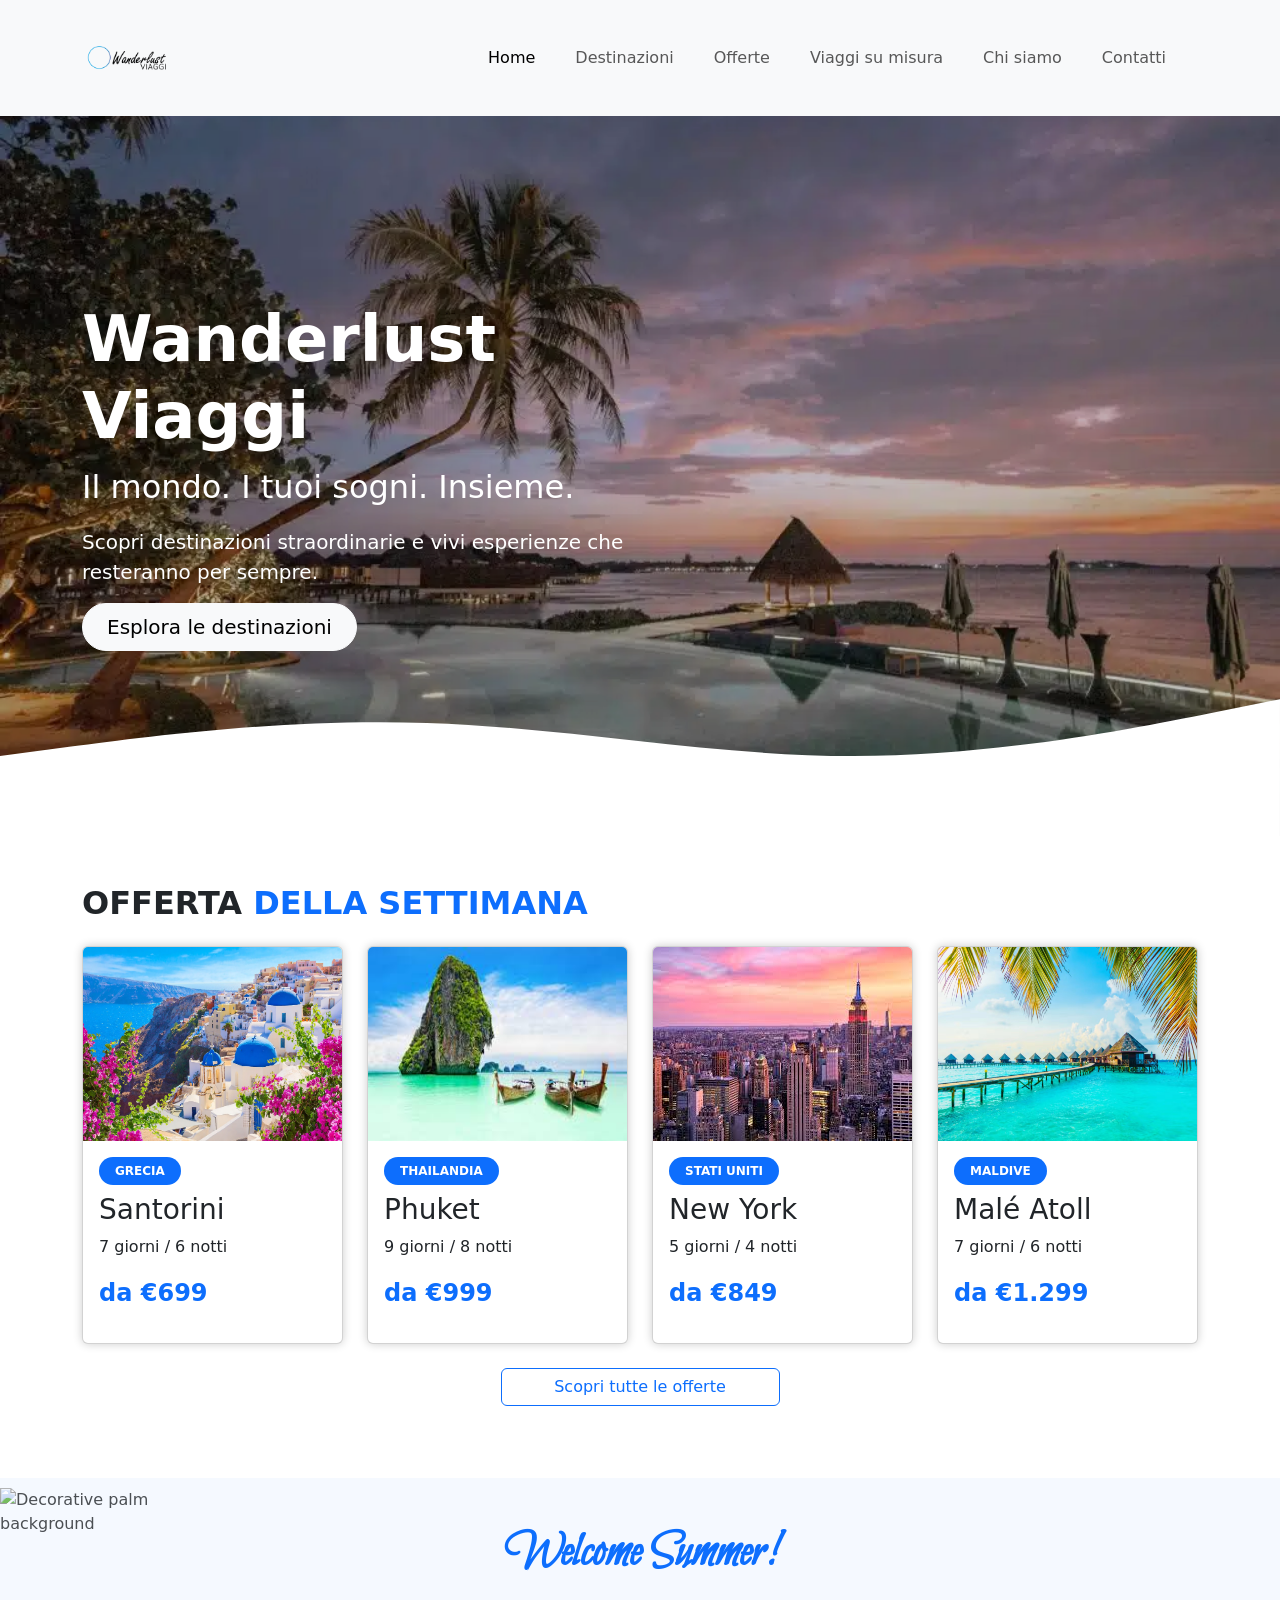
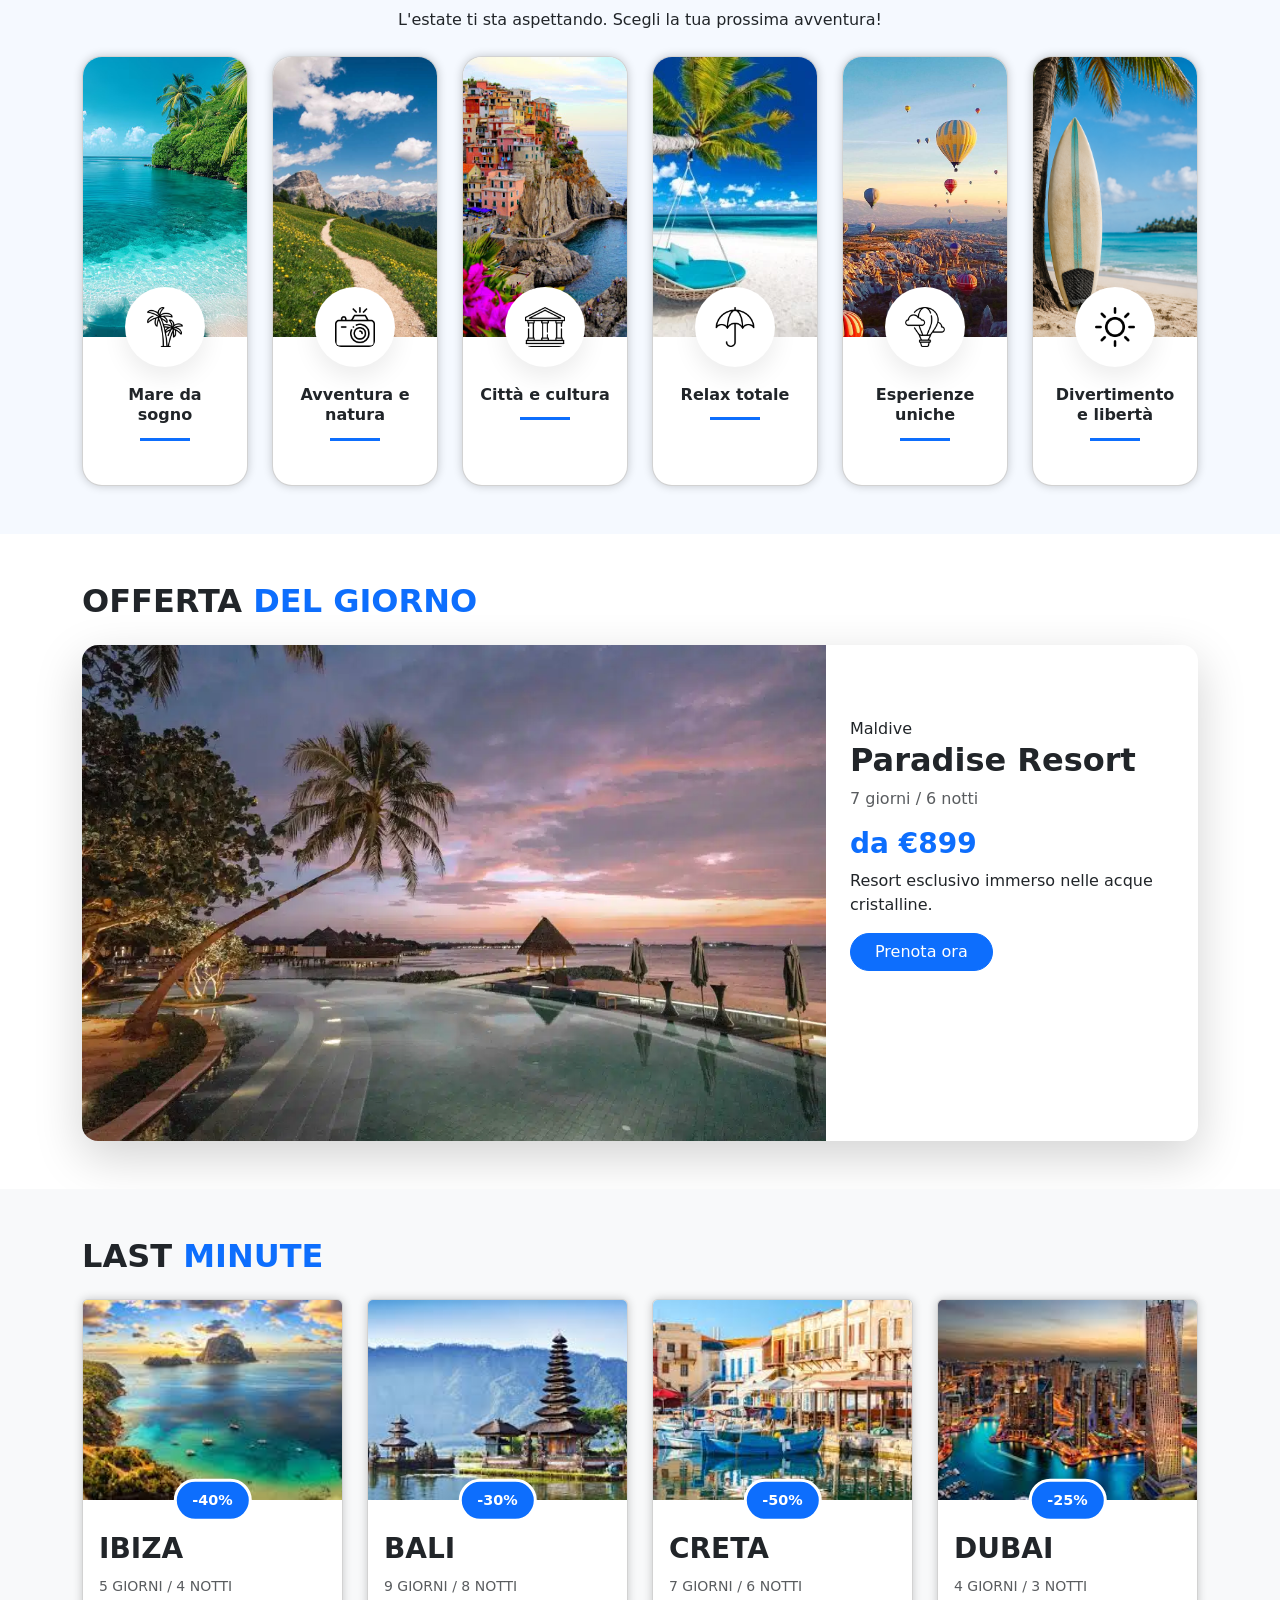
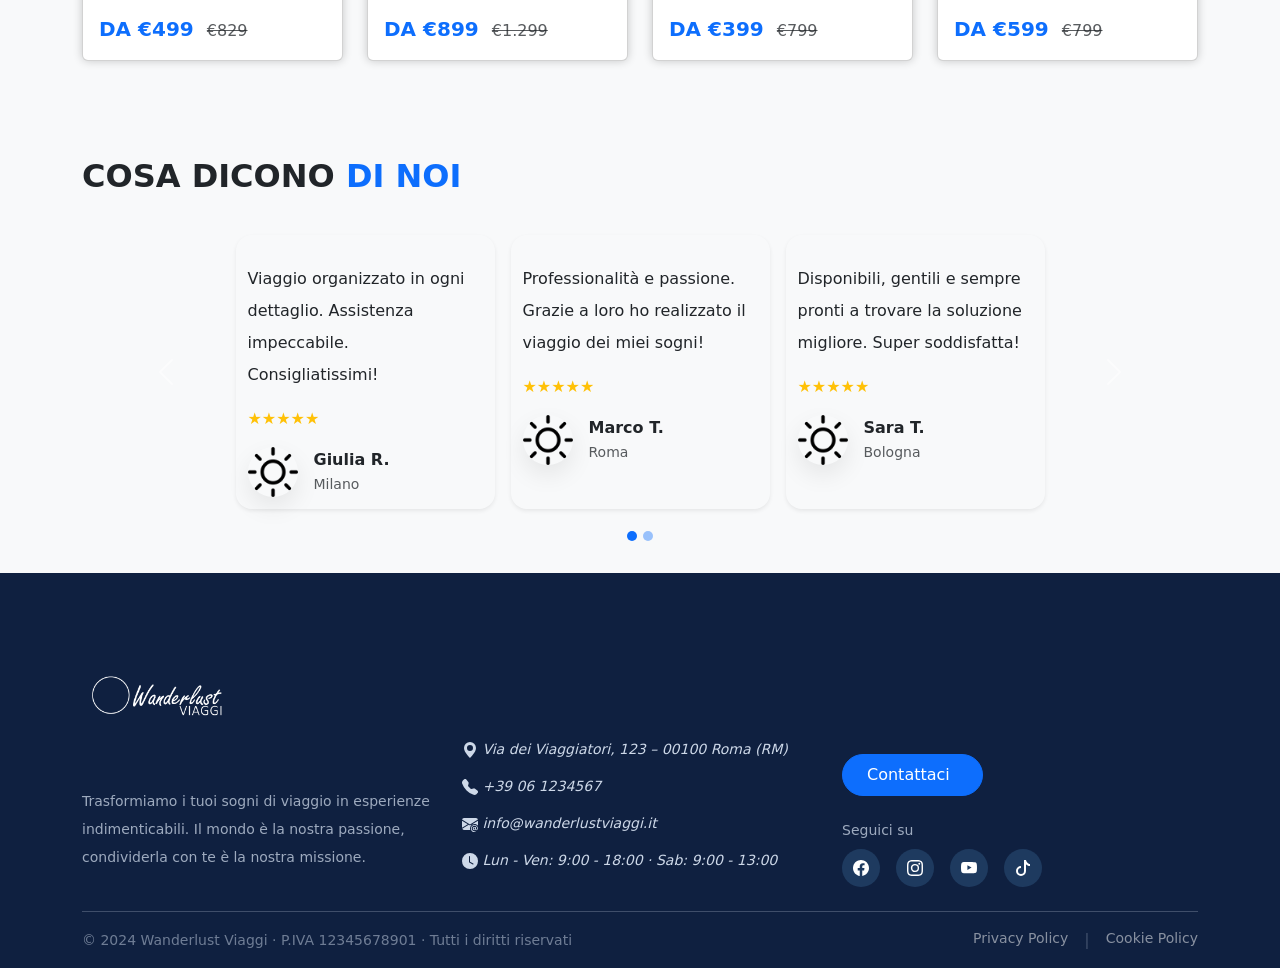
==== commit b2b31708: "fatto modifiche layout" ====
--- a/M3-W2D4/index.html
+++ b/M3-W2D4/index.html
@@ -194,7 +194,7 @@
         <div class="row g-4">
           <div class="col-6 col-md-4 col-lg-2">
             <div class="card summer-card h-100">
-              <img src="./assets/img/mare.jpg" class="card-img-top summer-img" alt="mare">
+              <img src="./assets/img/mare.jpg" class="img-special card-img-top summer-img" alt="mare">
 
               <div class="summer-icon">
                 <img src="./assets/icons/palms.png" class="card-icon rounded mx-auto d-block" alt="palme icon">
--- a/M3-W2D4/css/style.css
+++ b/M3-W2D4/css/style.css
@@ -7,7 +7,7 @@
 }
 
 .logo {
-  max-height: 200px;
+  max-height: 90px;
   width: auto;
   object-fit: cover;
 }
@@ -57,10 +57,14 @@
 
 .bg-palm {
   width: 200px;
+  opacity: 0.8;
+  position: absolute;
+  top: 10px;
 }
 
 #offerte{
   background-color: #e0edff50;
+  position: relative;
 }
 
 .special-title{
@@ -79,6 +83,10 @@
 .summer-img {
   height: 280px;
   object-fit: cover;
+}
+
+.img-special {
+  object-position: 70%;
 }
 
 .summer-icon {
@@ -111,7 +119,6 @@
   height: 3px;
   background-color: #0d6efd;
   margin: 12px auto 20px;
-  border-radius: 999px;
 }
 
 .summer-card .card-title {
@@ -136,6 +143,7 @@
   padding: 8px 16px;
   border-radius: 50px;
   white-space: nowrap;
+    border: 3px solid white;
 }
 
 .carousel-indicators [data-bs-slide-to] {
@@ -179,4 +187,4 @@
 .footer-social:hover {
   background-color: #0d6efd;
   color: white;
-}+} 
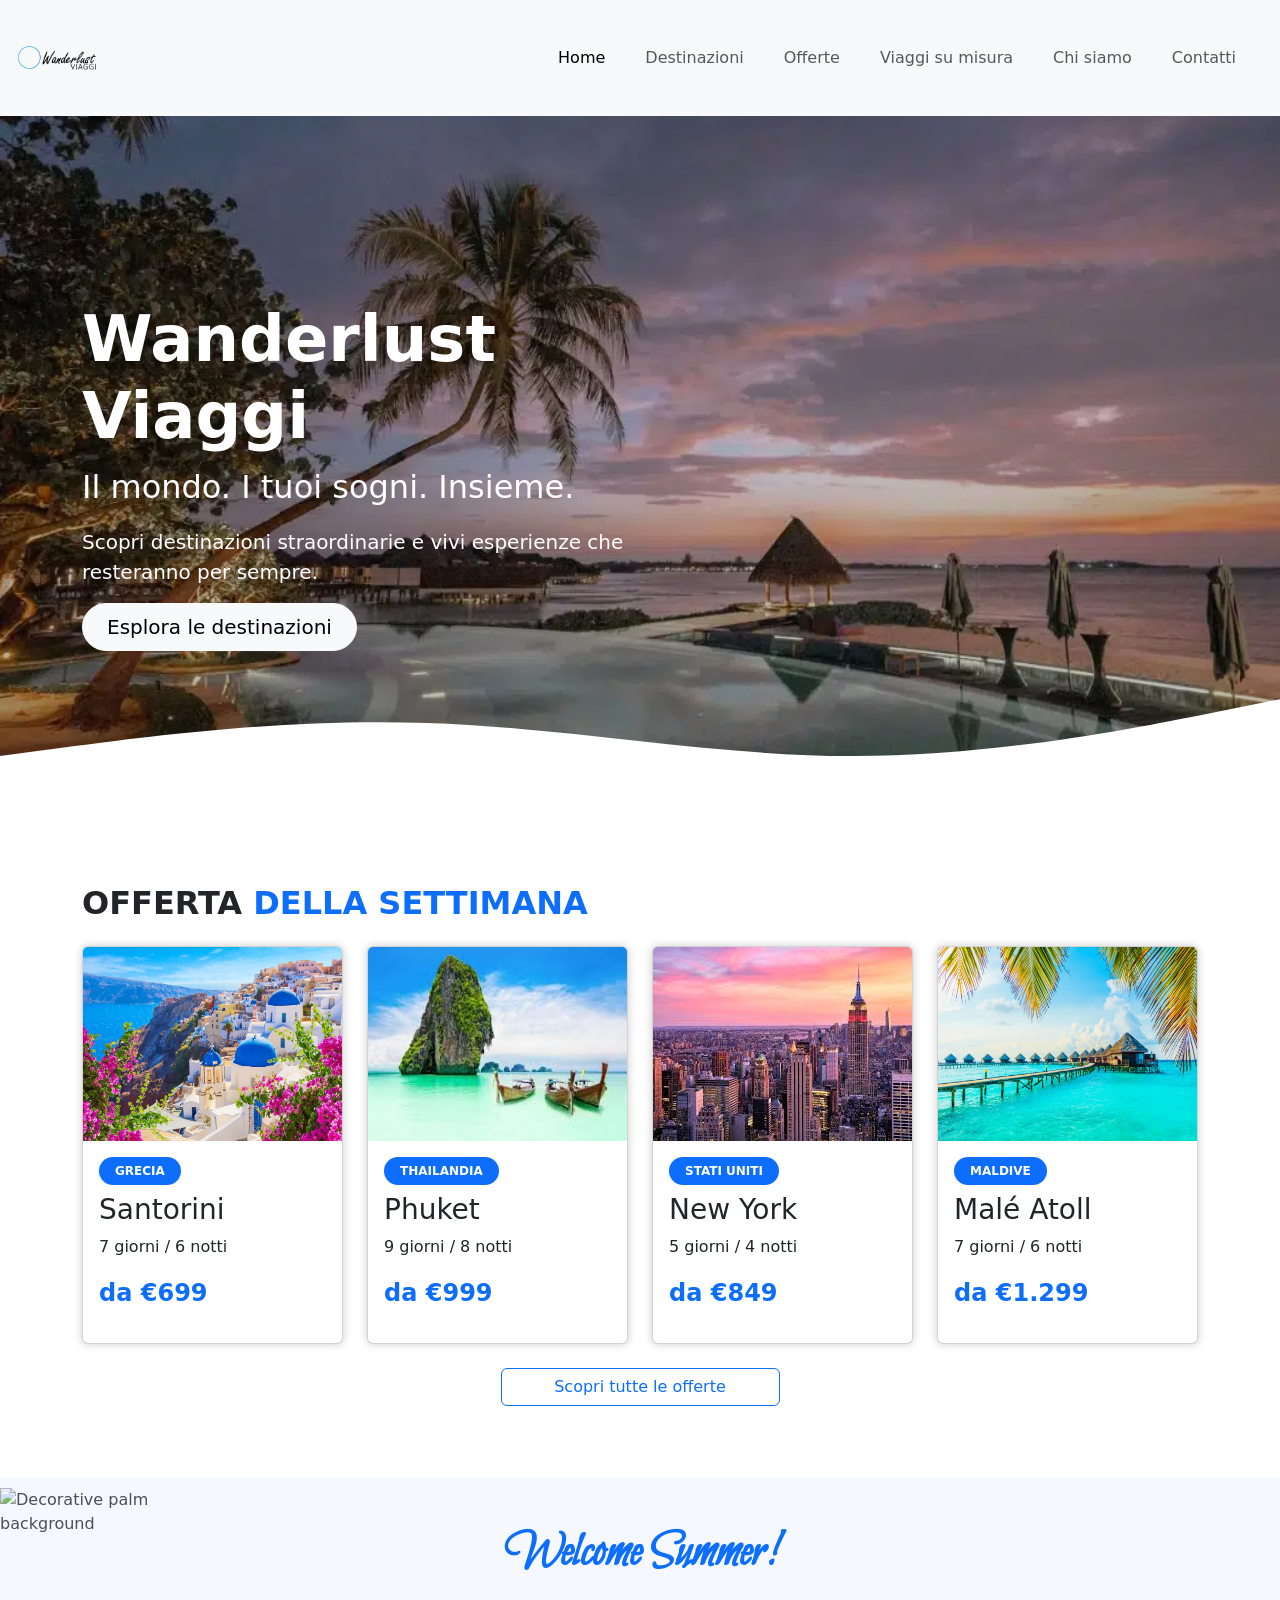
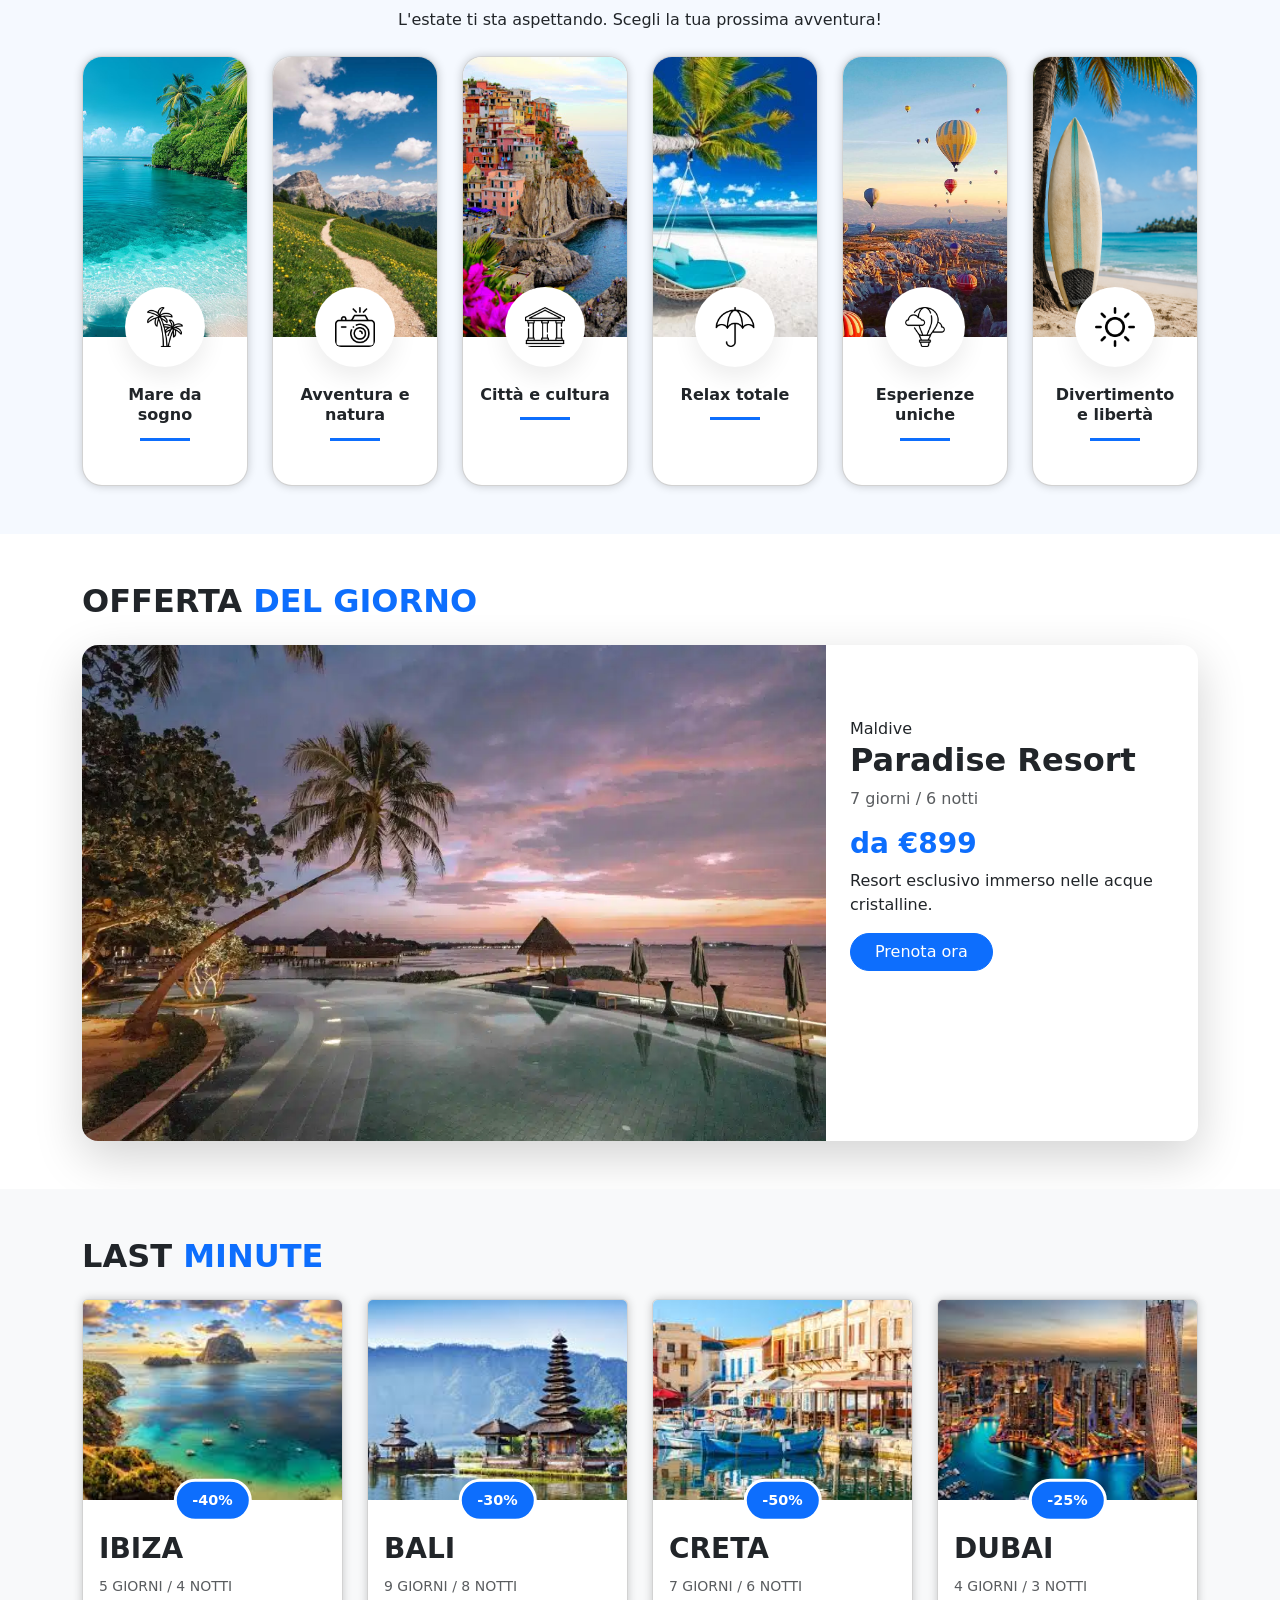
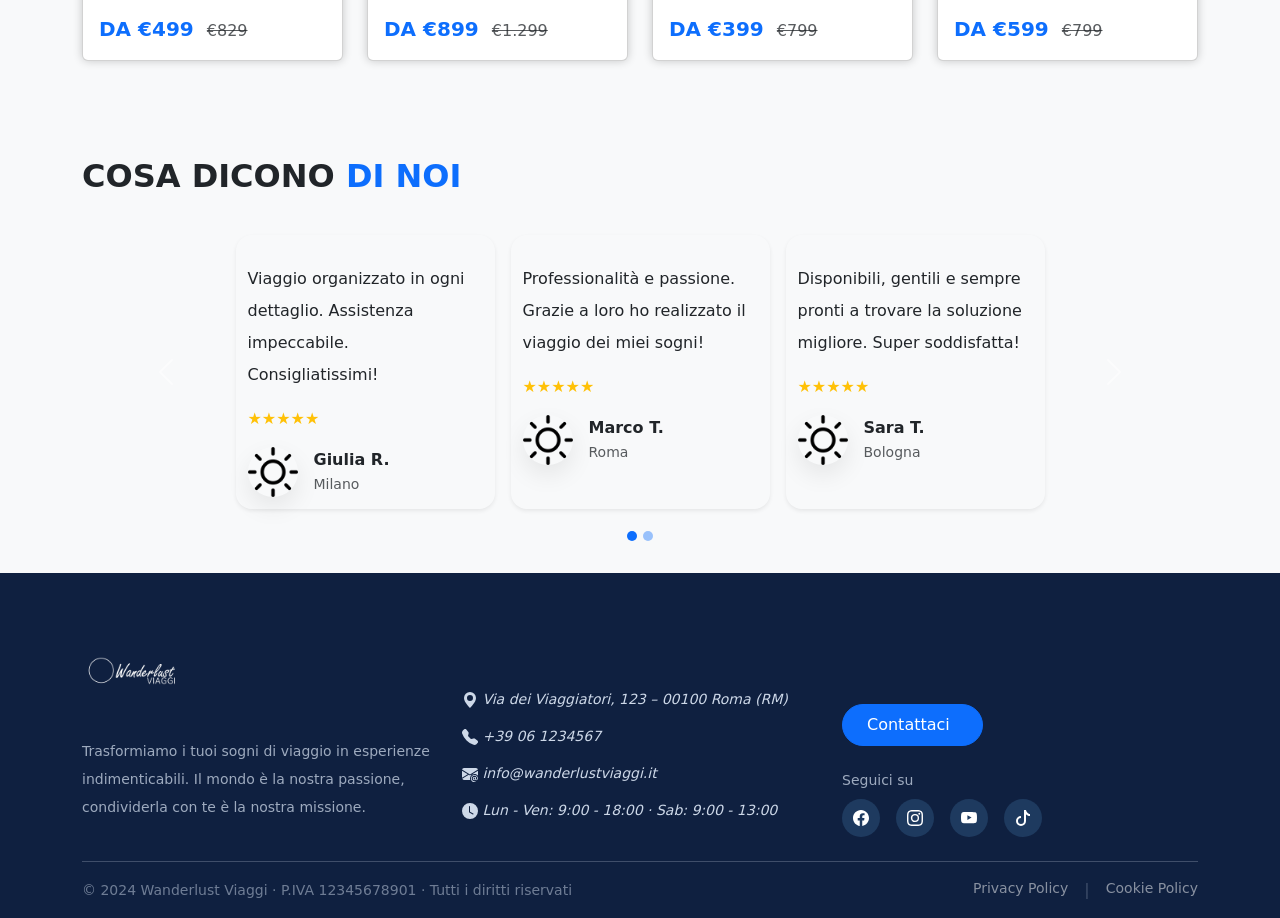
==== commit de5d1815: "cambiato in container-fluid la navbar" ====
--- a/M3-W2D4/index.html
+++ b/M3-W2D4/index.html
@@ -14,7 +14,7 @@
 
   <header>
     <nav class="navbar navbar-expand-lg bg-body-tertiary">
-      <div class="container">
+      <div class="container-fluid">
         <a class="navbar-brand" href="#">
           <img src="./assets/img/logo-agenzia-viaggi.png" class="logo" alt="Wanderlust Viaggi">
         </a>
--- a/M3-W2D4/css/style.css
+++ b/M3-W2D4/css/style.css
@@ -173,7 +173,7 @@
 }
 
 .footer-logo {
-  max-height: 150px;
+  max-height: 100px;
   filter: brightness(0) invert(1);
 }
 
